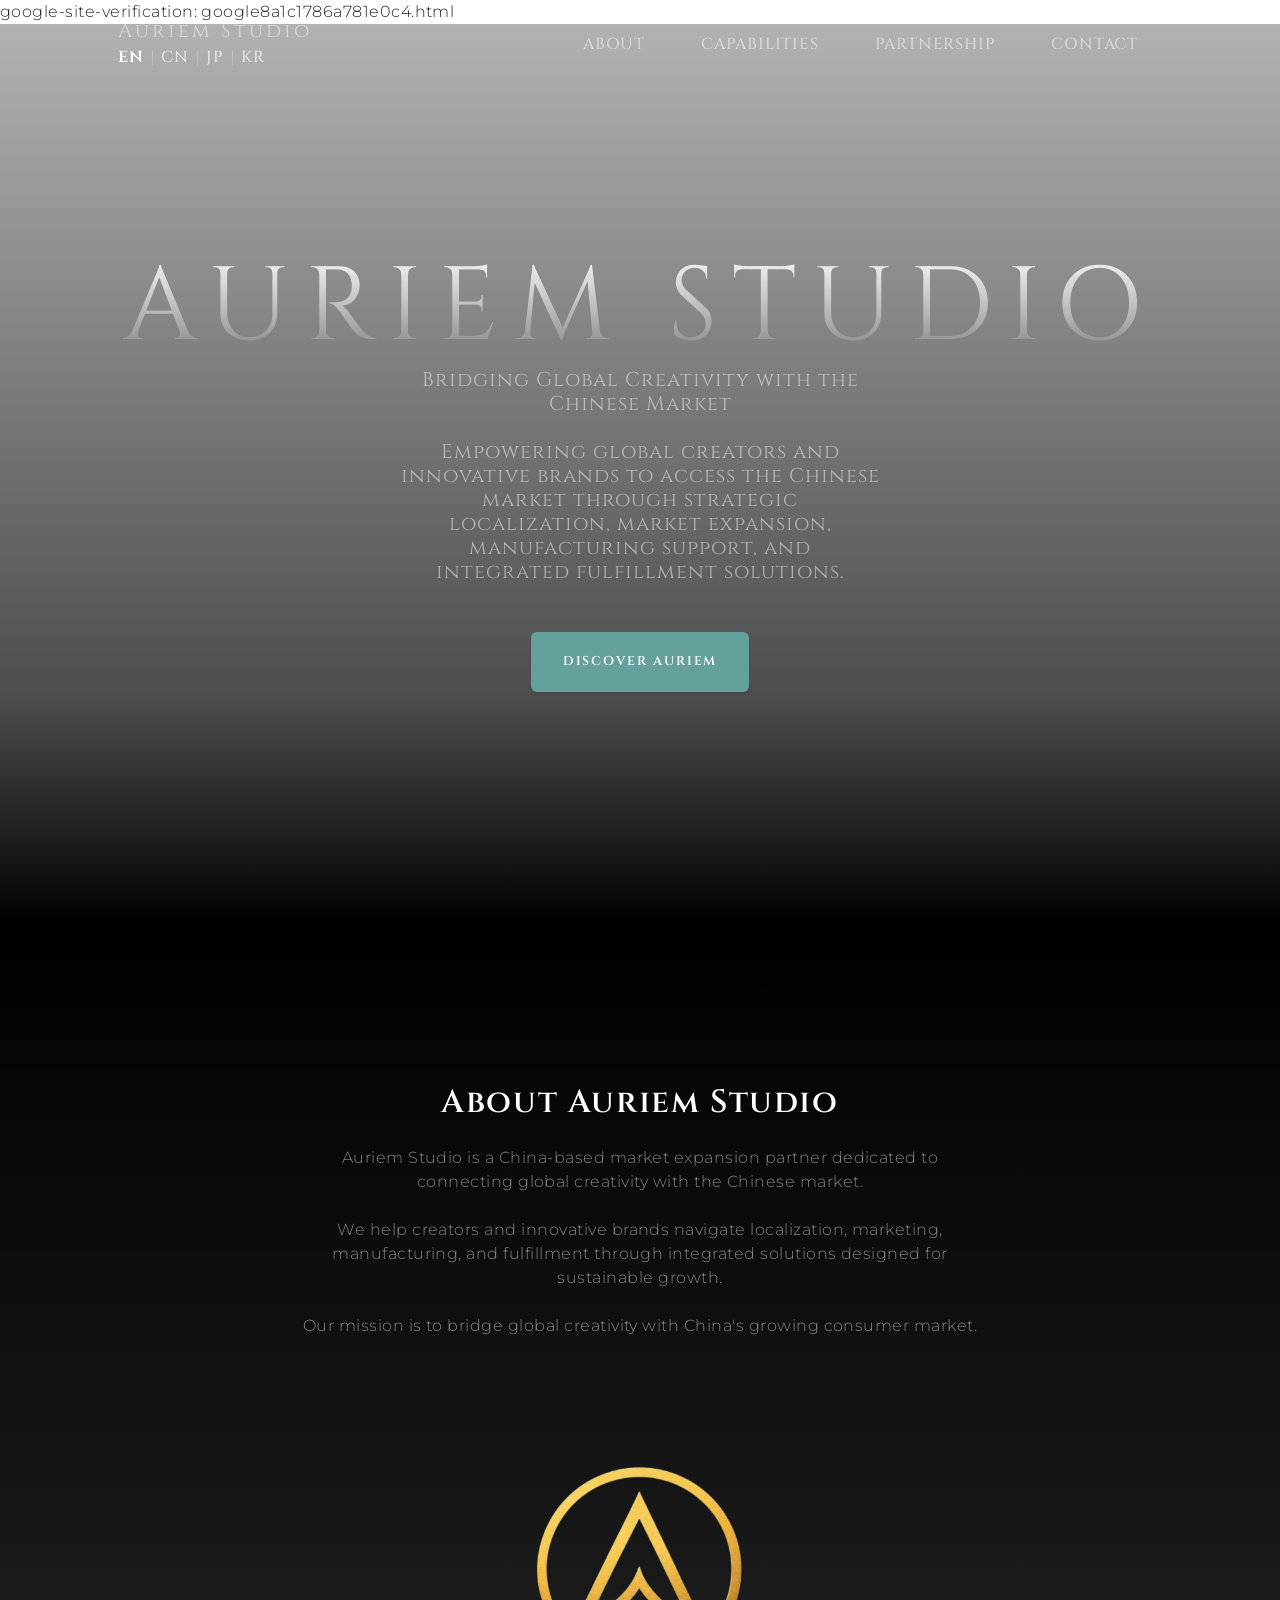
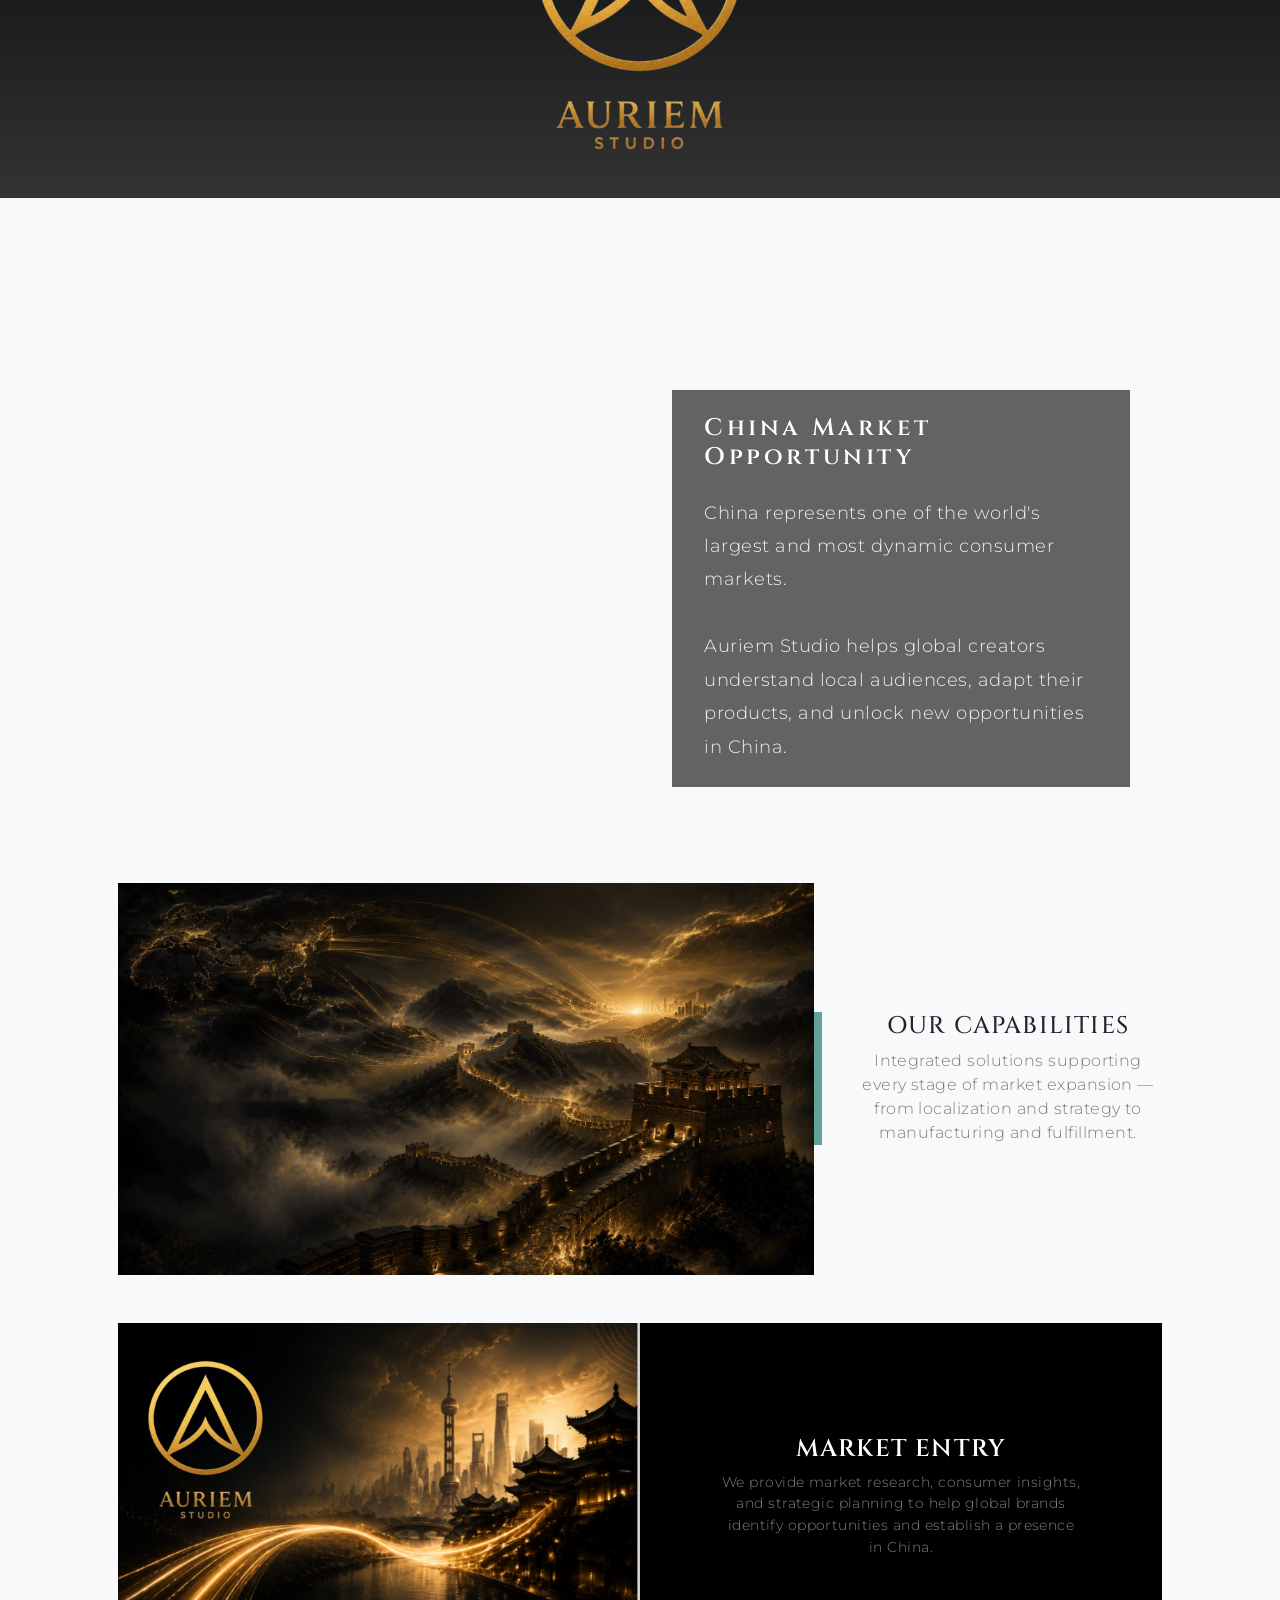
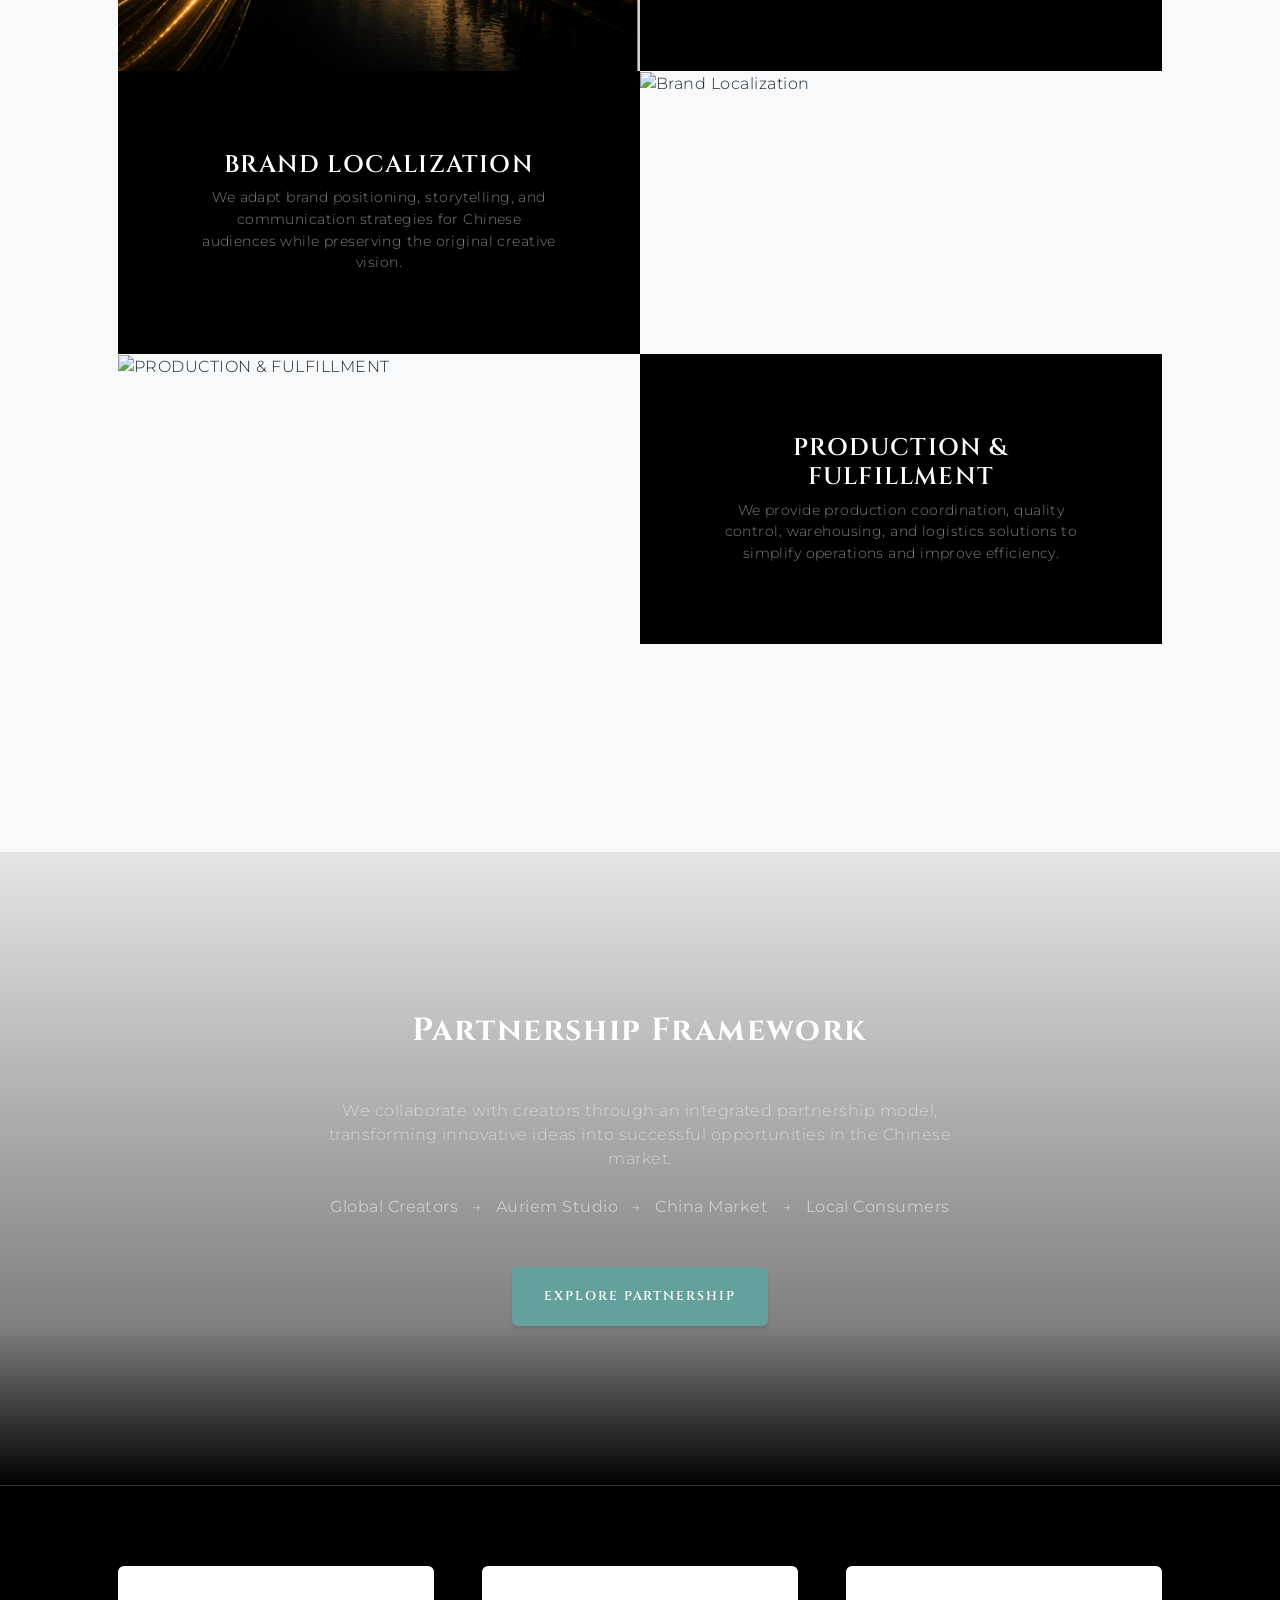
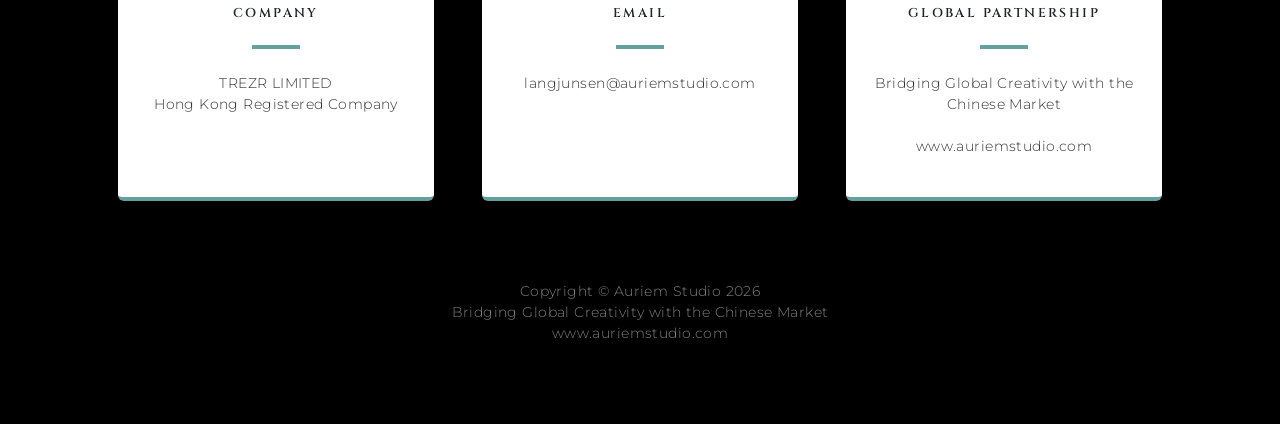
==== index.html @ 90be3d3e "Update index.html" ====
<!DOCTYPE html>
<html lang="en">

<head>
    <meta charset="utf-8" />
    <meta name="viewport" content="width=device-width, initial-scale=1, shrink-to-fit=no" />
    <meta name="description" content="Auriem Studio - Bridging Global Creativity with the Chinese Market" />
    <meta name="author" content="Auriem Studio" />
    <title>Auriem Studio | Bridging Global Creativity with the Chinese Market</title>
    <link rel="icon" type="image/x-icon" href="assets/favicon.ico" />

    <!-- Font Awesome -->
    <script src="https://use.fontawesome.com/releases/v6.3.0/js/all.js" crossorigin="anonymous"></script>

    <!-- Google Fonts -->
    <link href="https://fonts.googleapis.com/css2?family=Montserrat:wght@300;400;500;600;700&family=Cinzel:wght@400;500;600;700;800;900&display=swap" rel="stylesheet">

    <!-- Core theme CSS + 所有自定义样式（由 styles.css 完全接管） -->
    <link href="css/styles.css" rel="stylesheet" />
google-site-verification: google8a1c1786a781e0c4.html
</head>

<body id="page-top">

    <!-- Navigation -->
    <nav class="navbar navbar-expand-lg navbar-light fixed-top" id="mainNav">
        <div class="container px-4 px-lg-5" style="display:flex; flex-direction:row; flex-wrap:wrap; align-items:center; justify-content:space-between; width:100%;">
            <div style="display:flex; flex-direction:column; align-items:flex-start; padding:0; margin:0;">
                <a class="navbar-brand" href="#page-top" style="padding:0; margin:0; line-height:1.2;">
                    Auriem Studio
                </a>
                <div class="language-switch" style="display:flex; align-items:center; gap:6px; padding:0; margin:0; margin-top:2px;">
                    <a href="index.html" class="active" style="padding:0; margin:0;">EN</a>
                    <span style="padding:0; margin:0;">|</span>
                    <a href="cn.html" style="padding:0; margin:0;">CN</a>
                    <span style="padding:0; margin:0;">|</span>
                    <a href="jp.html" style="padding:0; margin:0;">JP</a>
                    <span style="padding:0; margin:0;">|</span>
                    <a href="kr.html" style="padding:0; margin:0;">KR</a>
                </div>
            </div>
            <button class="navbar-toggler" type="button" data-bs-toggle="collapse" data-bs-target="#navbarResponsive"
            aria-controls="navbarResponsive" aria-expanded="false" aria-label="切换导航">
            菜单 <i class="fas fa-bars"></i>
        </button>
        <div class="collapse navbar-collapse" id="navbarResponsive" style="flex-grow:0;">
            <ul class="navbar-nav" style="display:flex; flex-direction:row; align-items:center; gap:0.5rem; margin:0; padding:0; list-style:none;">
                <li class="nav-item"><a class="nav-link" href="#about">ABOUT</a></li>
                <li class="nav-item"><a class="nav-link" href="#projects">CAPABILITIES</a></li>
                <li class="nav-item"><a class="nav-link" href="#signup">PARTNERSHIP</a></li>
                <li class="nav-item"><a class="nav-link" href="#contact">CONTACT</a></li>
            </ul>
        </div>
    </div>
</nav>

    <!-- Masthead -->
    <header class="masthead">
        <div class="container px-4 px-lg-5 d-flex h-100 align-items-center justify-content-center">
            <div class="d-flex justify-content-center">
                <div class="text-center">
                    <h1 class="mx-auto my-0 text-uppercase">Auriem Studio</h1>
                    <h2 class="text-white-50 mx-auto mt-2 mb-5">
                        Bridging Global Creativity with the Chinese Market
                        <br><br>
                        Empowering global creators and innovative brands to access the Chinese market through strategic localization, market expansion, manufacturing support, and integrated fulfillment solutions.
                    </h2>
                    <a class="btn btn-primary" href="#about">DISCOVER AURIEM</a>
                </div>
            </div>
        </div>
    </header>

    <!-- About Auriem Studio -->
    <section class="about-section text-center" id="about">
        <div class="container px-4 px-lg-5">
            <div class="row gx-4 gx-lg-5 justify-content-center">
                <div class="col-lg-8">
                    <h2 class="text-white mb-4">About Auriem Studio</h2>
                    <p class="text-white-50">
                        Auriem Studio is a China-based market expansion partner dedicated to connecting global creativity with the Chinese market.
                        <br><br>
                        We help creators and innovative brands navigate localization, marketing, manufacturing, and fulfillment through integrated solutions designed for sustainable growth.
                        <br><br>
                        Our mission is to bridge global creativity with China's growing consumer market.
                    </p>
                </div>
            </div>
            <img class="img-fluid" src="assets/img/ipad.png" alt="Auriem Studio" />
        </div>
    </section>

    <!-- China Market Opportunity -->
<section class="projects-section bg-light" id="china-opportunity">
    <div class="container px-4 px-lg-5">
        <div class="row gx-0 mb-5 mb-lg-0 justify-content-center">
            <div class="col-lg-6">
                <!-- 留空 -->
            </div>
            <!-- 父容器强制透明背景，防止双层 -->
            <div class="col-lg-6" style="background:transparent !important; display:flex; justify-content:flex-start; align-items:flex-start;">
                <!-- 独立文字容器，所有样式行内控制 -->
                <div style="display:inline-block; width:auto; max-width:100%; background:rgba(0,0,0,0.6); padding:1.5rem 2rem; text-align:left; margin:0;">
                    <h4 style="color:#fff; font-family:'Cinzel',serif; font-weight:600; letter-spacing:0.15em; margin-bottom:1.5rem; text-align:left;">
                        China Market Opportunity
                    </h4>
                    <p style="color:rgba(255,255,255,0.9); font-family:'Montserrat',sans-serif; font-weight:300; font-size:1.1rem; line-height:1.9; text-align:left; margin:0;">
                       China represents one of the world's largest and most dynamic consumer markets.
                        <br><br>
                       Auriem Studio helps global creators understand local audiences, adapt their products, and unlock new opportunities in China.
                    </p>
                </div>
            </div>
        </div>
    </div>
</section>

    <!--OUR CAPABILITIES -->
    <section class="projects-section bg-light" id="projects">
        <div class="container px-4 px-lg-5">
            <div class="row gx-0 mb-4 mb-lg-5 align-items-center">
                <div class="col-xl-8 col-lg-7">
                    <img class="img-fluid mb-3 mb-lg-0" src="assets/img/diqiu.jpg" alt="Our Expertise &amp; Capabilities">
                </div>
                <div class="col-xl-4 col-lg-5">
                    <div class="featured-text text-center text-lg-left">
                        <h4>OUR CAPABILITIES</h4>
                        <p class="text-black-50 mb-0">
                           Integrated solutions supporting every stage of market expansion — from localization and strategy to manufacturing and fulfillment.	
                        </p>
                    </div>
                </div>
            </div>

            <!-- Market Entry -->
            <div class="row gx-0 mb-5 mb-lg-0 justify-content-center">
                <div class="col-lg-6">
                    <img class="img-fluid" src="assets/img/lianjie.jpg" alt="Market Entry">
                </div>
                <div class="col-lg-6">
                    <div class="bg-black text-center h-100 project">
                        <div class="d-flex h-100">
                            <div class="project-text w-100 my-auto text-center text-lg-left">
                                <h4 class="text-white">MARKET ENTRY</h4>
                                <p class="mb-0 text-white-50">
                                    We provide market research, consumer insights, and strategic planning to help global brands identify opportunities and establish a presence in China.
                                </p>
                            </div>
                        </div>
                    </div>
                </div>
            </div>

            <!-- Brand Localization -->
            <div class="row gx-0 justify-content-center">
                <div class="col-lg-6">
                    <img class="img-fluid" src="assets/img/beijing.jpg" alt="Brand Localization">
                </div>
                <div class="col-lg-6 order-lg-first">
                    <div class="bg-black text-center h-100 project">
                        <div class="d-flex h-100">
                            <div class="project-text w-100 my-auto text-center text-lg-right">
                                <h4 class="text-white">BRAND LOCALIZATION</h4>
                                <p class="mb-0 text-white-50">
                                    We adapt brand positioning, storytelling, and communication strategies for Chinese audiences while preserving the original creative vision.
                                </p>
                            </div>
                        </div>
                    </div>
                </div>
            </div>

            <!-- PRODUCTION & FULFILLMENT -->
            <div class="row gx-0 mb-5 justify-content-center">
                <div class="col-lg-6">
                    <img class="img-fluid" src="assets/img/tianjin.jpg" alt="PRODUCTION & FULFILLMENT">
                </div>
                <div class="col-lg-6">
                    <div class="bg-black text-center h-100 project">
                        <div class="d-flex h-100">
                            <div class="project-text w-100 my-auto text-center text-lg-left">
                                <h4 class="text-white">PRODUCTION &amp; FULFILLMENT</h4>
                                <p class="mb-0 text-white-50">
                                    We provide production coordination, quality control, warehousing, and logistics solutions to simplify operations and improve efficiency.
                                </p>
                            </div>
                        </div>
                    </div>
                </div>
            </div>
        </div>
    </section>

    <!-- Partnership Framework -->
    <section class="signup-section" id="signup">
        <div class="container px-4 px-lg-5">
            <div class="row gx-4 gx-lg-5">
                <div class="col-md-10 col-lg-8 mx-auto text-center">
                    <i class="far fa-paper-plane fa-2x mb-2 text-white"></i>
                    <h2 class="text-white mb-5">Partnership Framework</h2>
                    <p class="text-white-50 mb-5">
                        We collaborate with creators through an integrated partnership model, transforming innovative ideas into successful opportunities in the Chinese market.
                        <br><br>
                        <strong>Global Creators</strong>
                        &nbsp; → &nbsp;
                        <strong>Auriem Studio</strong>
                        &nbsp; → &nbsp;
                        <strong>China Market</strong>
                        &nbsp; → &nbsp;
                        <strong>Local Consumers</strong>
                    </p>
                    <a class="btn btn-primary" href="mailto:langjunsen@auriemstudio.com">EXPLORE PARTNERSHIP</a>
                </div>
            </div>
        </div>
    </section>

    <!-- Contact -->
    <section class="contact-section bg-black" id="contact">
        <div class="container px-4 px-lg-5">
            <div class="row gx-4 gx-lg-5">
                <div class="col-md-4 mb-3 mb-md-0">
                    <div class="card py-4 h-100">
                        <div class="card-body text-center">
                            <i class="fas fa-building text-primary mb-2"></i>
                            <h4 class="text-uppercase m-0">Company</h4>
                            <hr class="my-4 mx-auto" />
                            <div class="small text-black-50">
                                TREZR LIMITED
                                <br>
                                Hong Kong Registered Company
                            </div>
                        </div>
                    </div>
                </div>
                <div class="col-md-4 mb-3 mb-md-0">
                    <div class="card py-4 h-100">
                        <div class="card-body text-center">
                            <i class="fas fa-envelope text-primary mb-2"></i>
                            <h4 class="text-uppercase m-0">Email</h4>
                            <hr class="my-4 mx-auto" />
                            <div class="small text-black-50">
                                langjunsen@auriemstudio.com
                            </div>
                        </div>
                    </div>
                </div>
                <div class="col-md-4 mb-3 mb-md-0">
                    <div class="card py-4 h-100">
                        <div class="card-body text-center">
                            <i class="fas fa-globe text-primary mb-2"></i>
                            <h4 class="text-uppercase m-0">Global Partnership</h4>
                            <hr class="my-4 mx-auto" />
                            <div class="small text-black-50">
                                Bridging Global Creativity with the Chinese Market
                                <br><br>
                                www.auriemstudio.com
                            </div>
                        </div>
                    </div>
                </div>
            </div>
        </div>
    </section>

    <!-- Footer -->
    <footer class="footer bg-black small text-center text-white-50">
        <div class="container px-4 px-lg-5">
            Copyright &copy; Auriem Studio 2026
            <br>
            Bridging Global Creativity with the Chinese Market
            <br>
            www.auriemstudio.com
        </div>
    </footer>

    <!-- Bootstrap core JS -->
    <script src="https://cdn.jsdelivr.net/npm/bootstrap@5.2.3/dist/js/bootstrap.bundle.min.js"></script>
    <!-- Core theme JS -->
    <script src="js/scripts.js"></script>

</body>
</html>
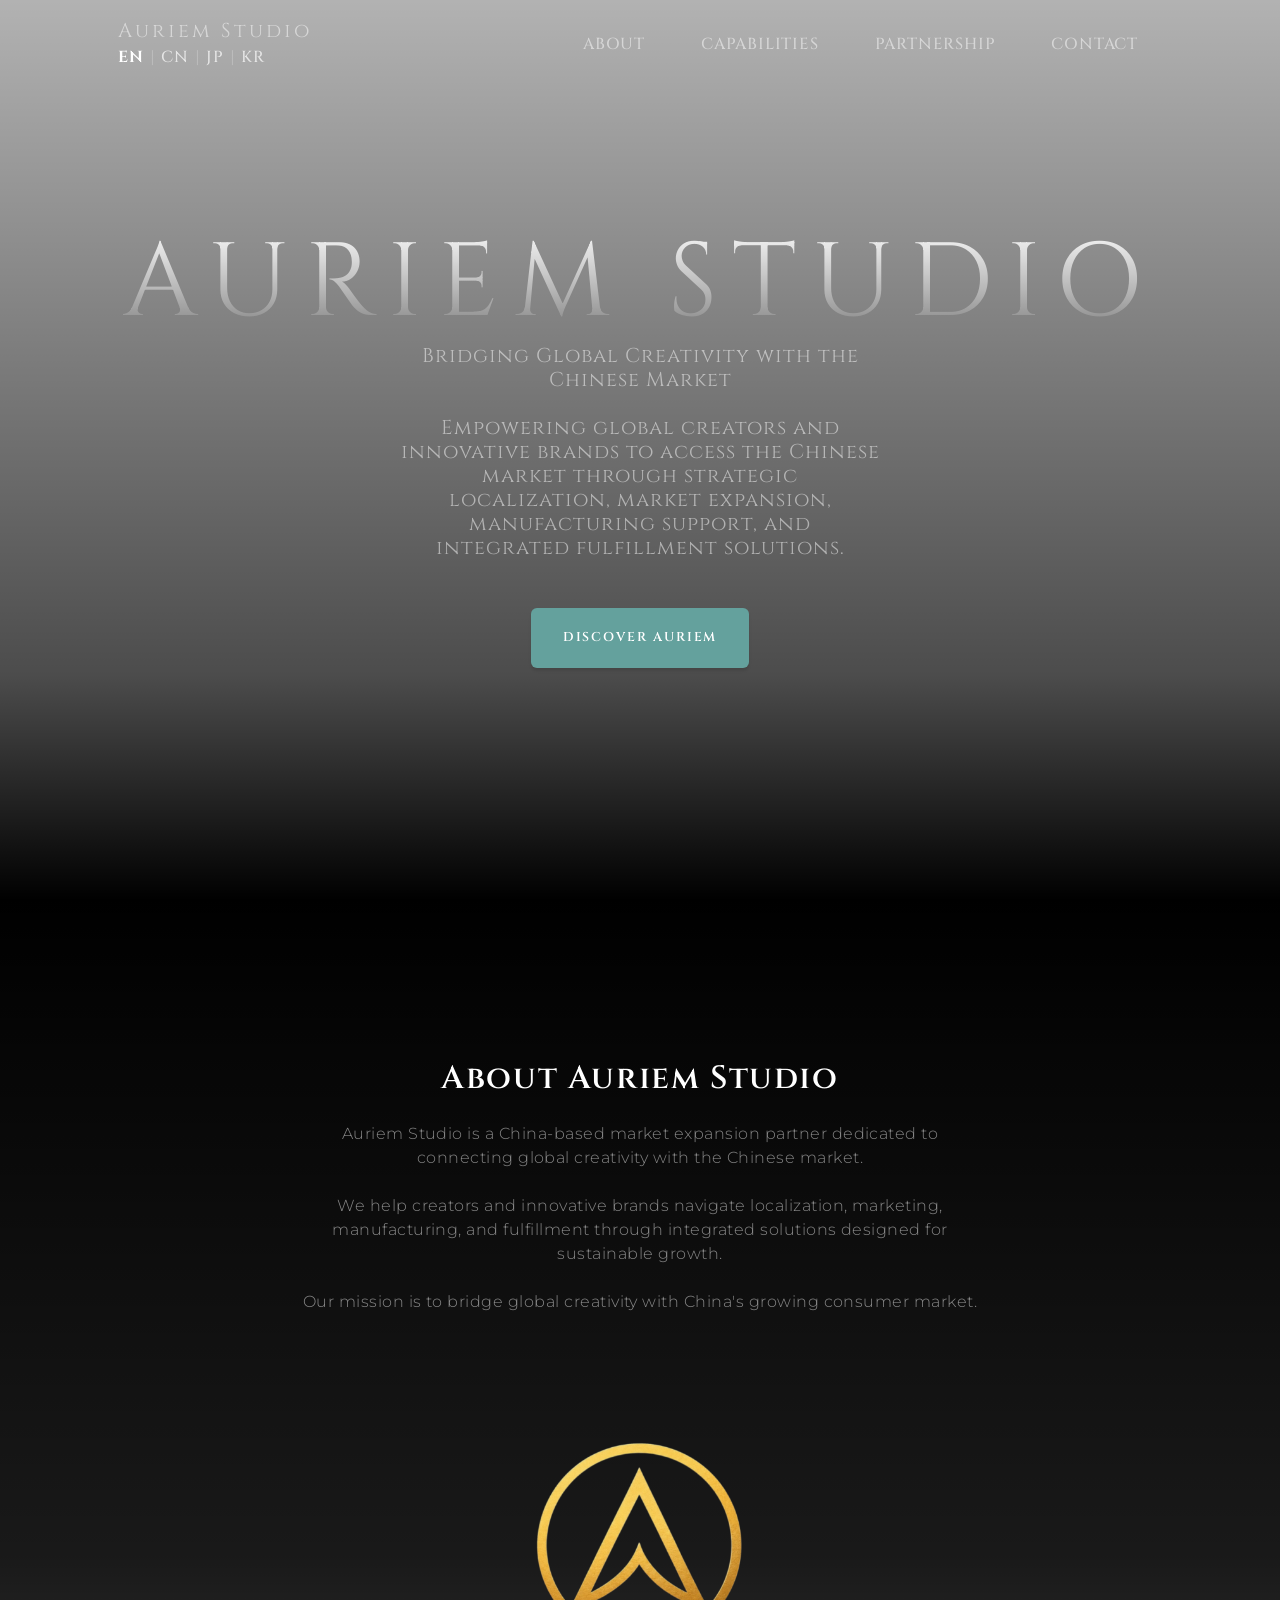
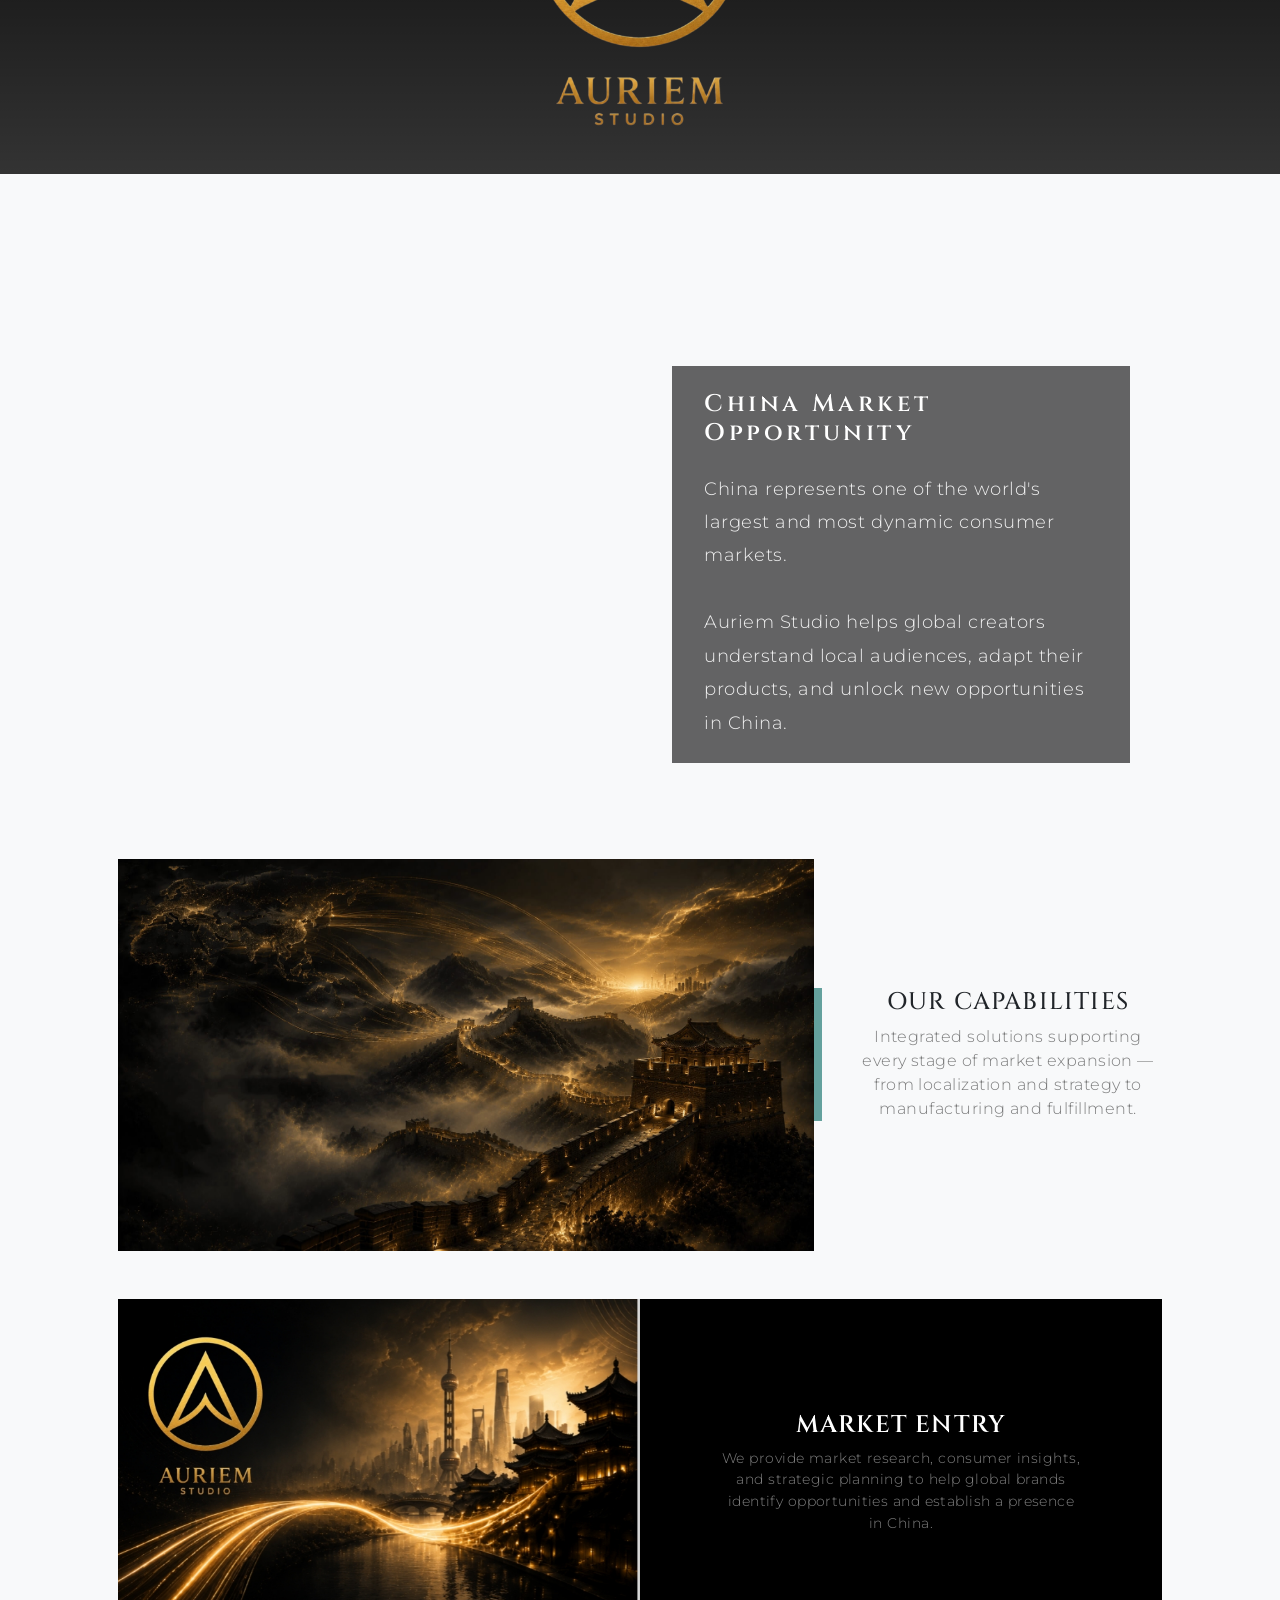
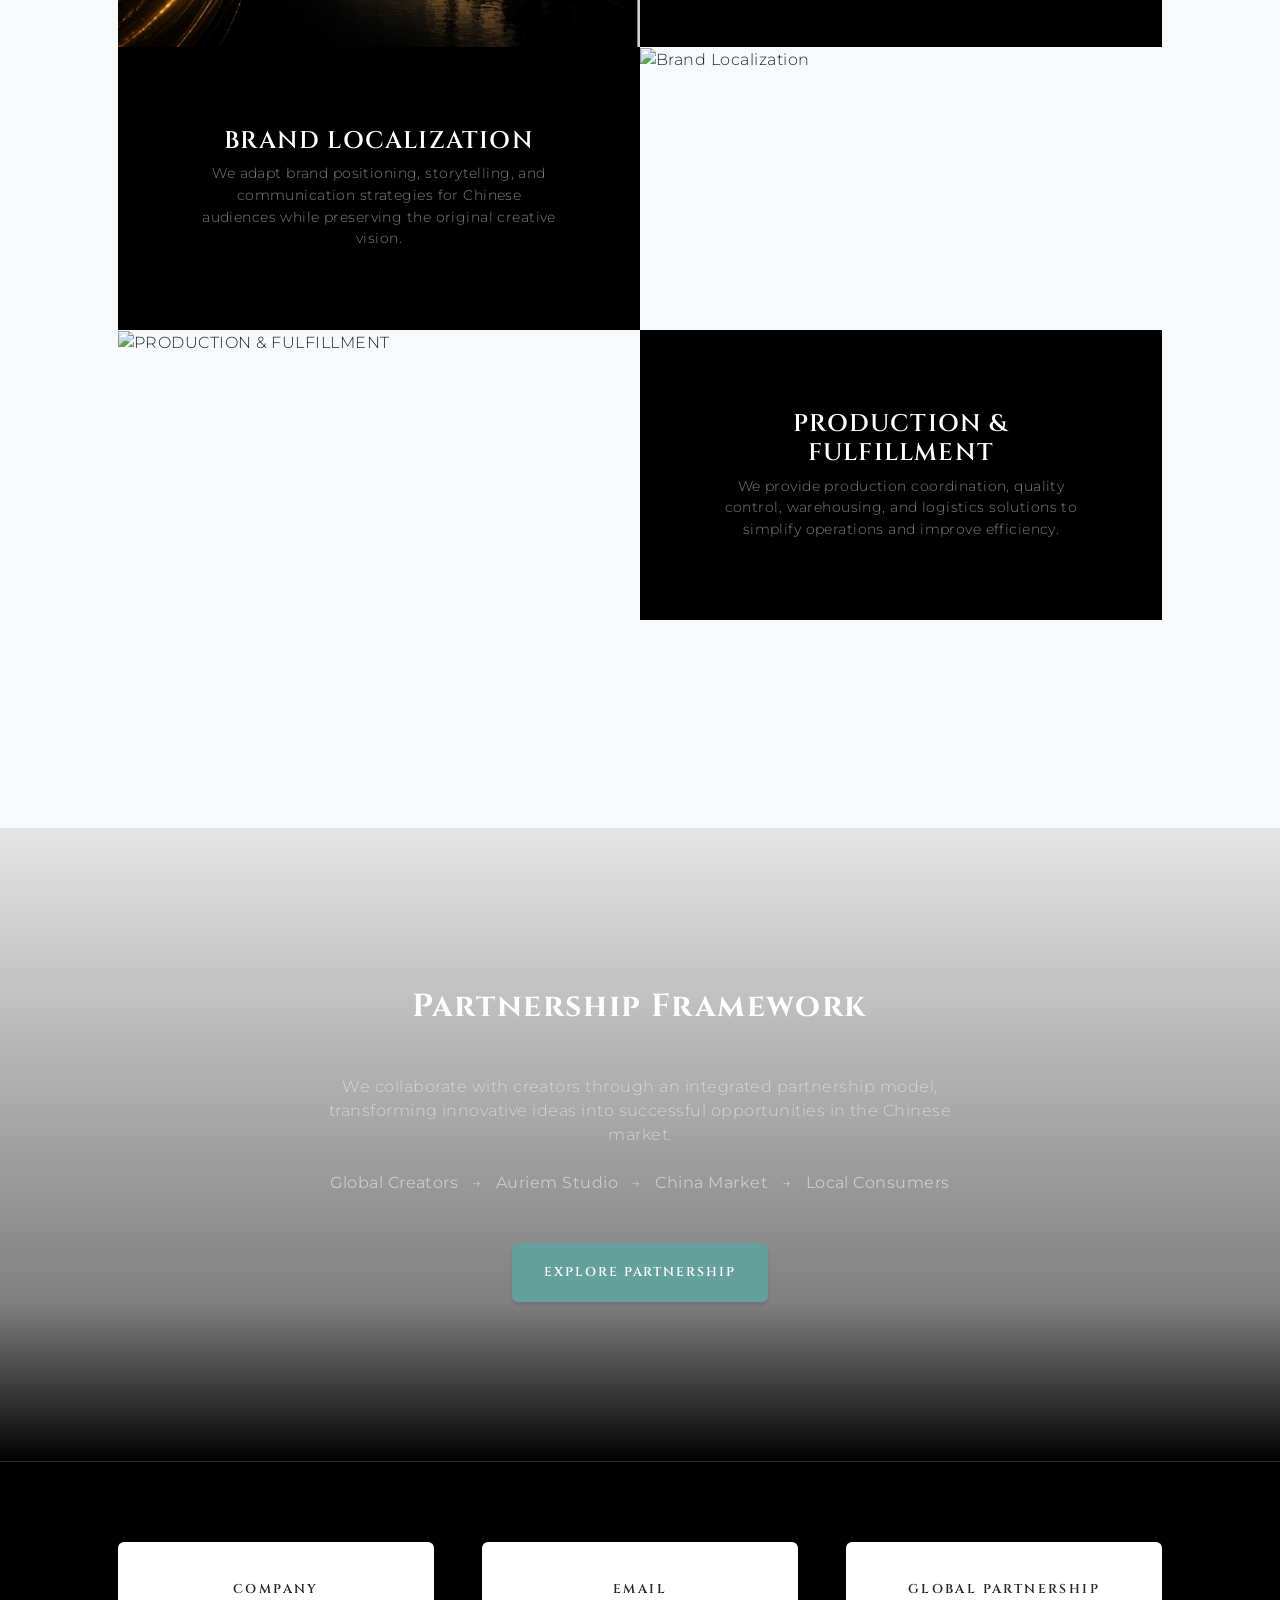
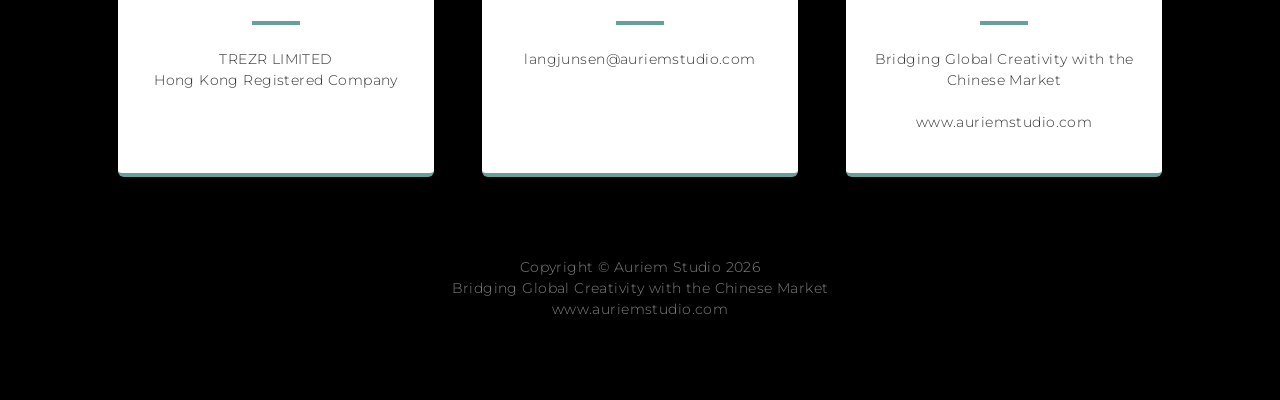
==== commit 552ee49e: "Update index.html" ====
--- a/index.html
+++ b/index.html
@@ -4,9 +4,15 @@
 <head>
     <meta charset="utf-8" />
     <meta name="viewport" content="width=device-width, initial-scale=1, shrink-to-fit=no" />
+
     <meta name="description" content="Auriem Studio - Bridging Global Creativity with the Chinese Market" />
     <meta name="author" content="Auriem Studio" />
+
+    <!-- Google Search Console Verification -->
+    <meta name="google-site-verification" content="google8a1c1786a781e0c4" />
+
     <title>Auriem Studio | Bridging Global Creativity with the Chinese Market</title>
+
     <link rel="icon" type="image/x-icon" href="assets/favicon.ico" />
 
     <!-- Font Awesome -->
@@ -15,9 +21,8 @@
     <!-- Google Fonts -->
     <link href="https://fonts.googleapis.com/css2?family=Montserrat:wght@300;400;500;600;700&family=Cinzel:wght@400;500;600;700;800;900&display=swap" rel="stylesheet">
 
-    <!-- Core theme CSS + 所有自定义样式（由 styles.css 完全接管） -->
     <link href="css/styles.css" rel="stylesheet" />
-google-site-verification: google8a1c1786a781e0c4.html
+
 </head>
 
 <body id="page-top">
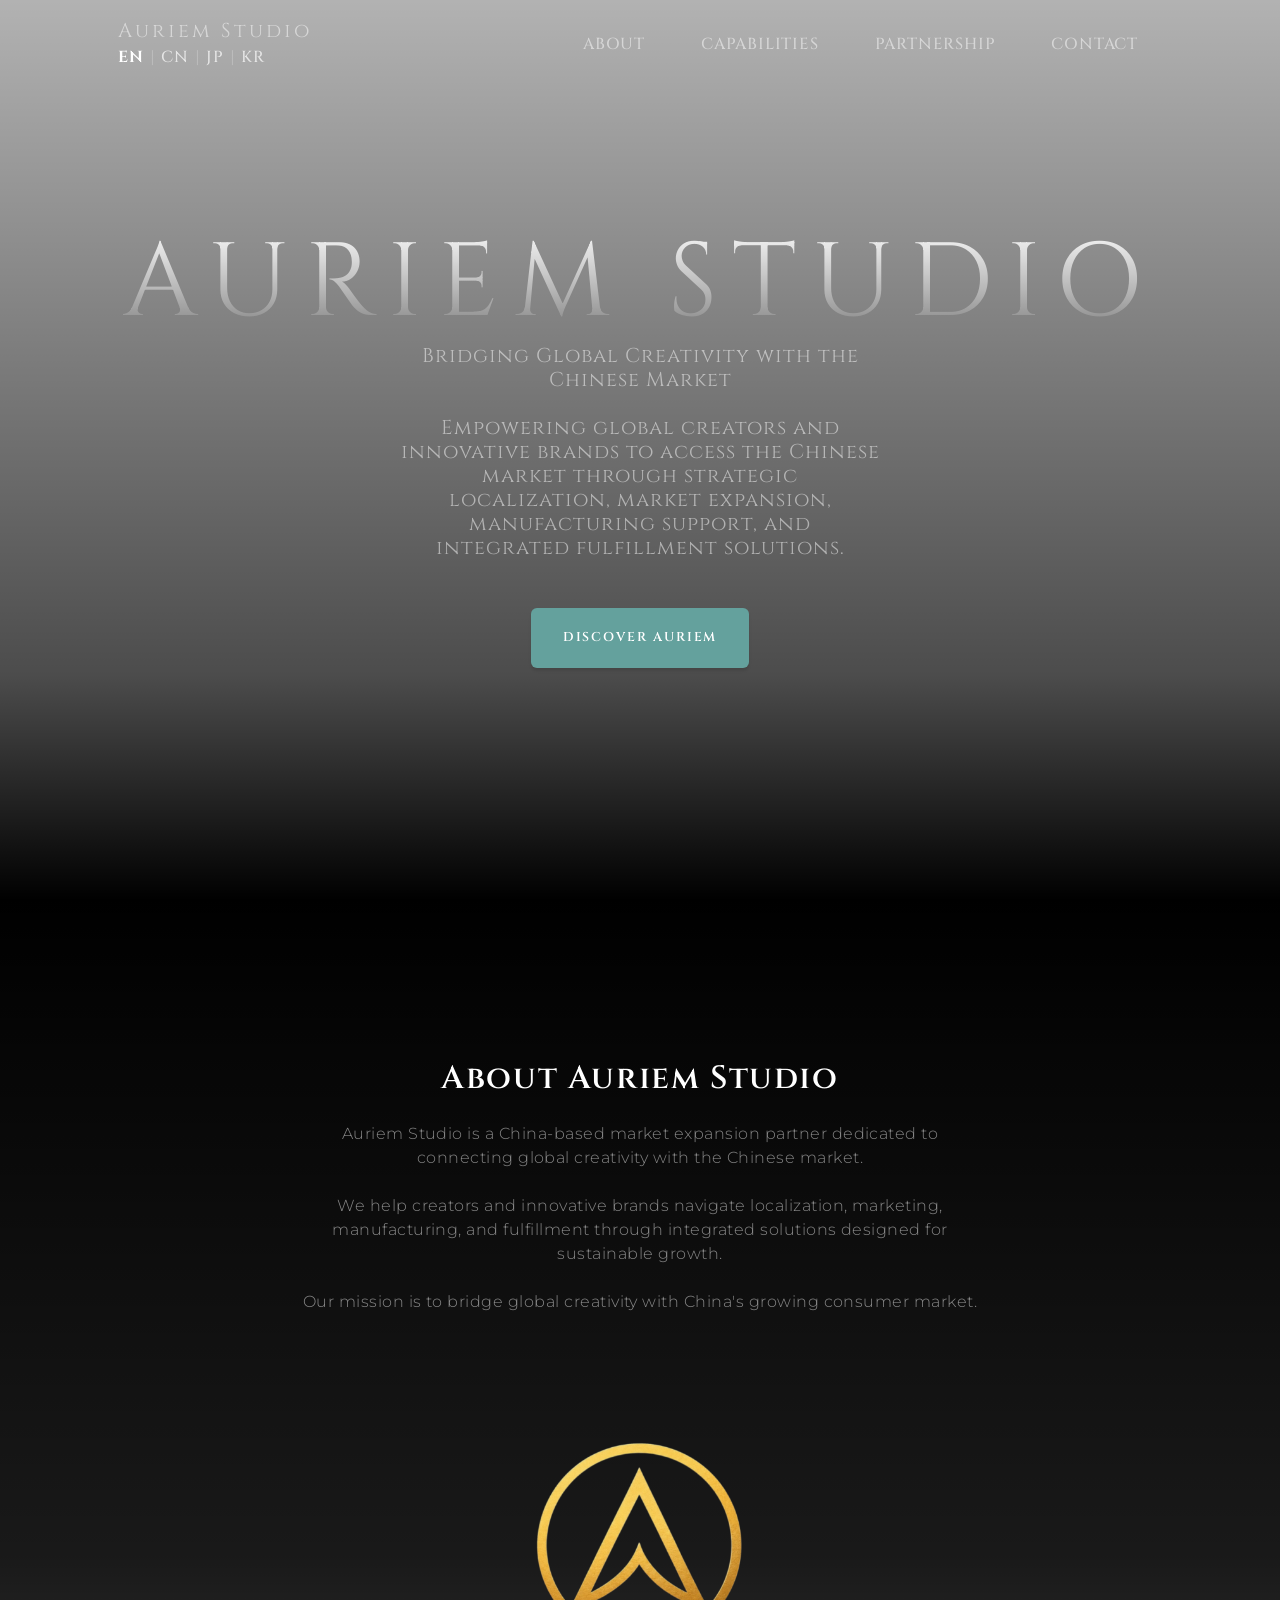
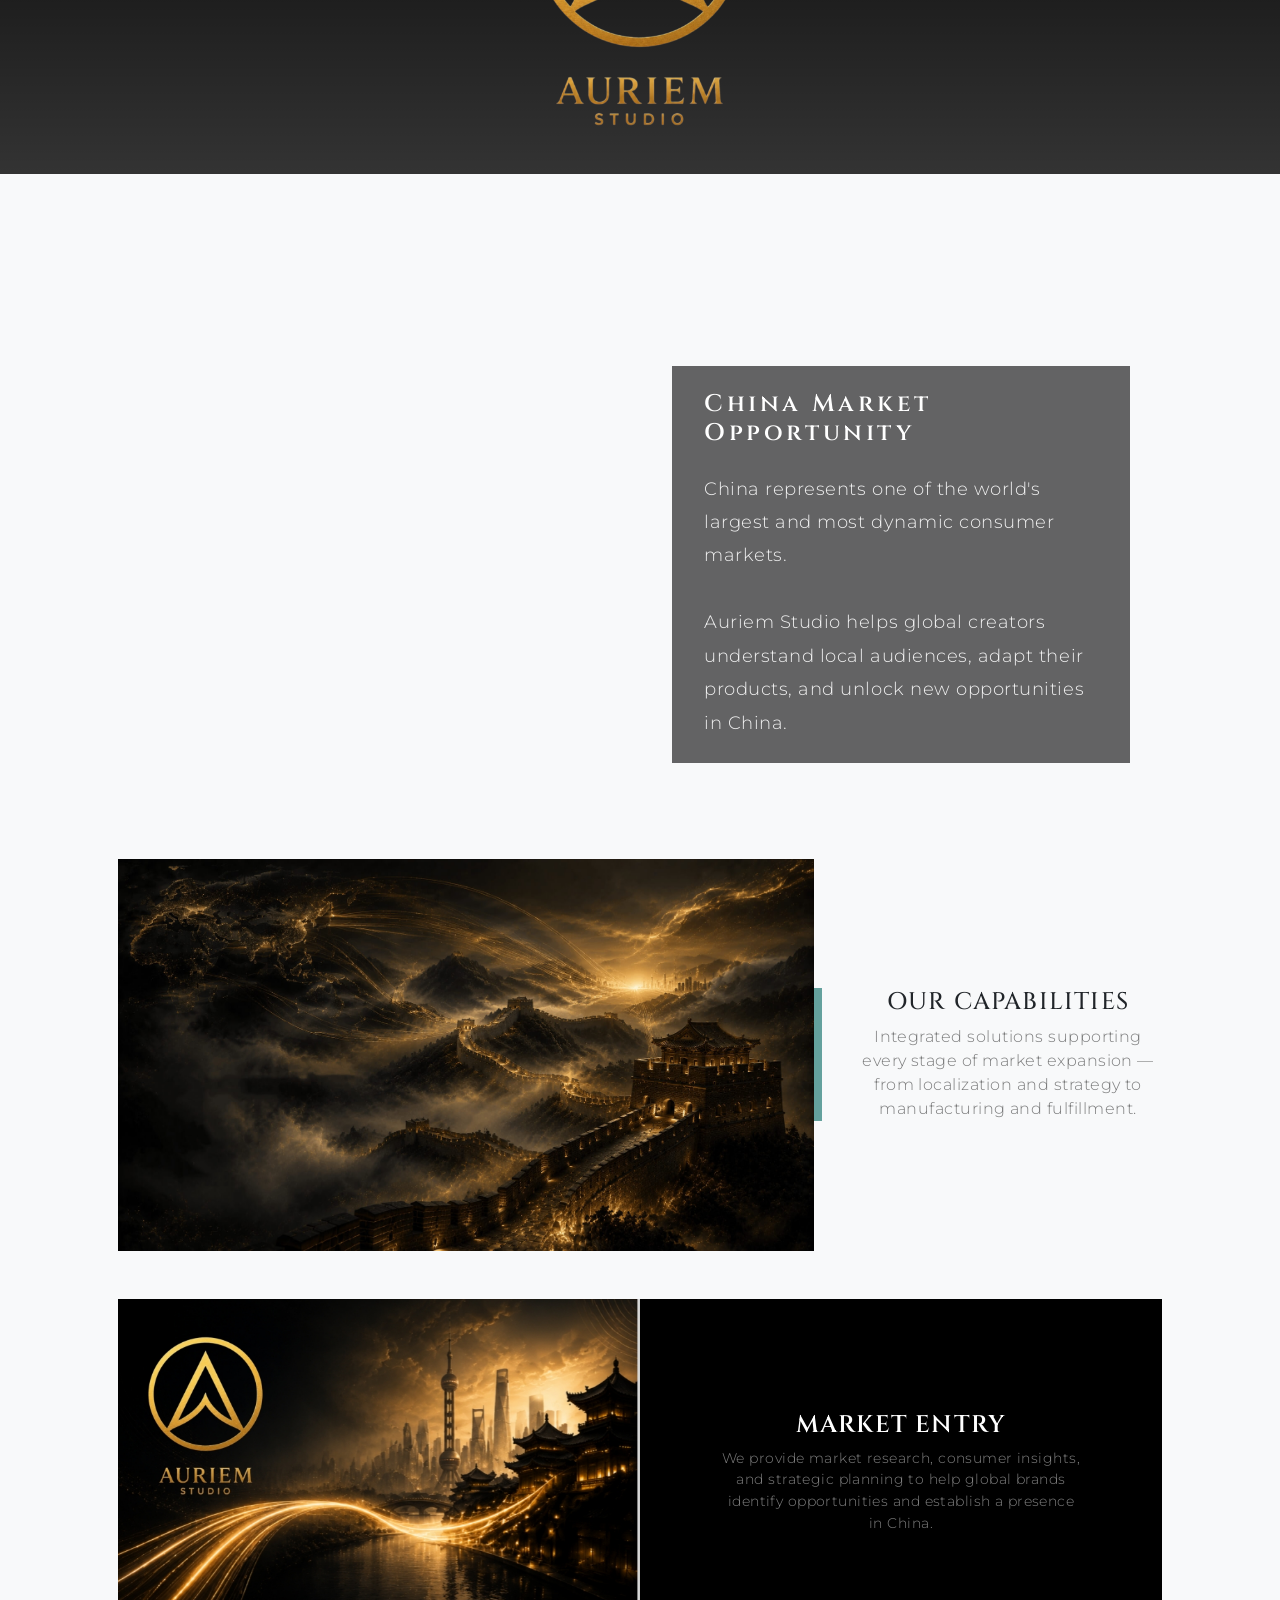
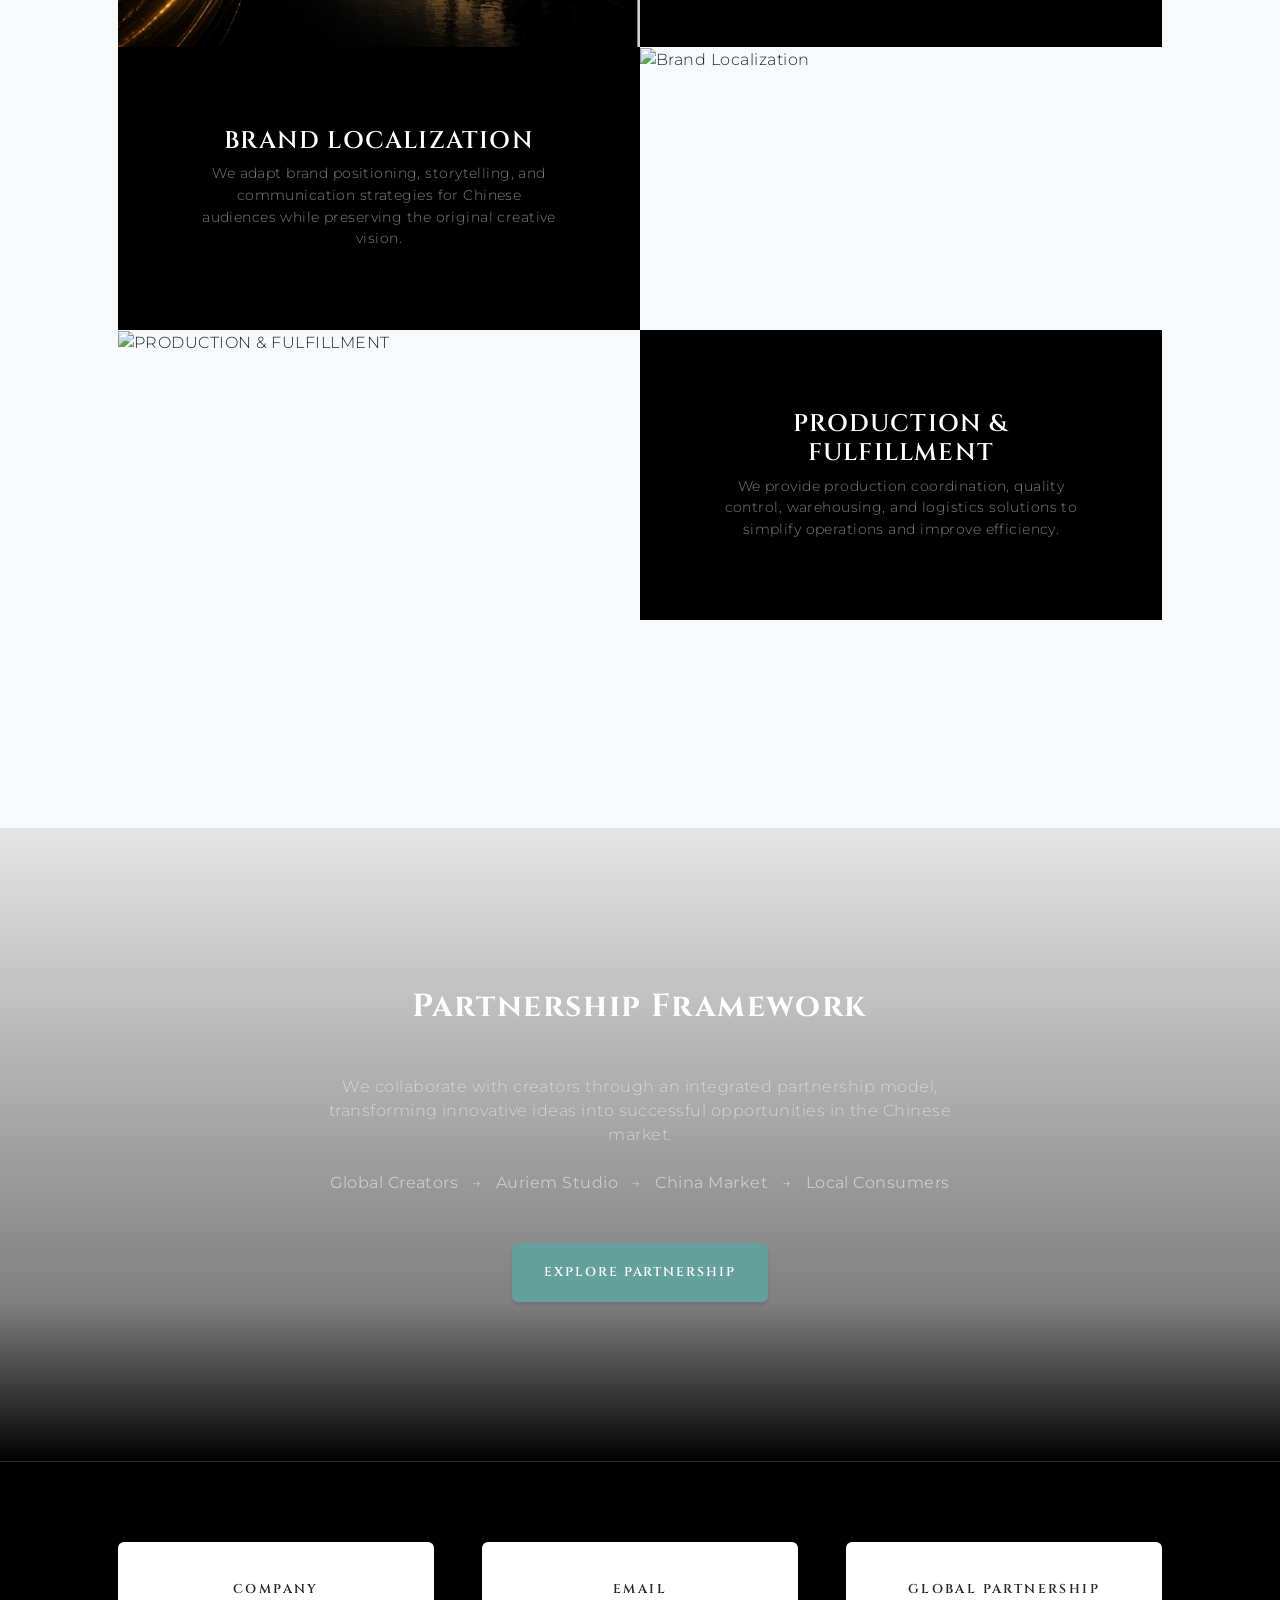
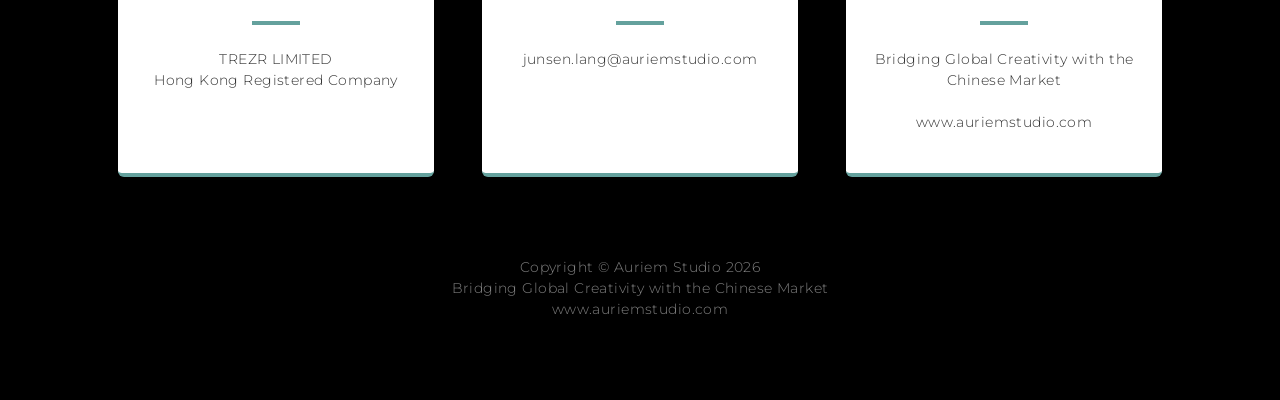
==== commit a034fbac: "Update index.html" ====
--- a/index.html
+++ b/index.html
@@ -3,24 +3,75 @@
 
 <head>
     <meta charset="utf-8" />
+
     <meta name="viewport" content="width=device-width, initial-scale=1, shrink-to-fit=no" />
 
-    <meta name="description" content="Auriem Studio - Bridging Global Creativity with the Chinese Market" />
+    <!-- SEO Description -->
+    <meta name="description" content="Auriem Studio is a China market entry partner helping global creators and innovative brands expand into China through localization, marketing, manufacturing, fulfillment and strategic partnerships." />
+
     <meta name="author" content="Auriem Studio" />
+
+    <!-- SEO Keywords -->
+    <meta name="keywords" content="China market entry, China localization, global creators, Kickstarter China, manufacturing partner China, fulfillment China, brand expansion China, product localization China" />
+
 
     <!-- Google Search Console Verification -->
     <meta name="google-site-verification" content="google8a1c1786a781e0c4" />
 
-    <title>Auriem Studio | Bridging Global Creativity with the Chinese Market</title>
+
+    <!-- Open Graph / Social Media Preview -->
+    <meta property="og:title" content="Auriem Studio | China Market Entry Partner for Global Creators" />
+
+    <meta property="og:description" content="Helping global creators and innovative brands enter the Chinese market through localization, marketing, manufacturing, fulfillment and strategic partnerships." />
+
+    <meta property="og:type" content="website" />
+
+    <meta property="og:url" content="https://https://www.auriemstudio.com//" />
+
+    <meta property="og:image" content="https://https://www.auriemstudio.com//assets/cover.jpg" />
+
+
+    <!-- Twitter / X Card -->
+    <meta name="twitter:card" content="summary_large_image" />
+
+    <meta name="twitter:title" content="Auriem Studio | China Market Entry Partner for Global Creators" />
+
+    <meta name="twitter:description" content="Helping global creators expand into the Chinese market through localization, marketing, manufacturing and fulfillment solutions." />
+
+    <meta name="twitter:image" content="https://https://www.auriemstudio.com//assets/cover.jpg" />
+
+
+    <!-- Organization Schema -->
+    <script type="application/ld+json">
+    {
+      "@context": "https://schema.org",
+      "@type": "Organization",
+      "name": "Auriem Studio",
+      "url": "https://https://www.auriemstudio.com//",
+      "description": "Auriem Studio helps global creators and innovative brands expand into the Chinese market through localization, marketing, manufacturing, fulfillment and strategic partnerships.",
+      "foundingDate": "2025"
+    }
+    </script>
+
+
+    <!-- Website Title -->
+    <title>
+    Auriem Studio | China Market Entry Partner for Global Creators
+    </title>
+
 
     <link rel="icon" type="image/x-icon" href="assets/favicon.ico" />
+
 
     <!-- Font Awesome -->
     <script src="https://use.fontawesome.com/releases/v6.3.0/js/all.js" crossorigin="anonymous"></script>
 
+
     <!-- Google Fonts -->
     <link href="https://fonts.googleapis.com/css2?family=Montserrat:wght@300;400;500;600;700&family=Cinzel:wght@400;500;600;700;800;900&display=swap" rel="stylesheet">
 
+
+    <!-- Main CSS -->
     <link href="css/styles.css" rel="stylesheet" />
 
 </head>
@@ -214,7 +265,7 @@
                         &nbsp; → &nbsp;
                         <strong>Local Consumers</strong>
                     </p>
-                    <a class="btn btn-primary" href="mailto:langjunsen@auriemstudio.com">EXPLORE PARTNERSHIP</a>
+                    <a class="btn btn-primary" href="mailto:junsen.lang@auriemstudio.com">EXPLORE PARTNERSHIP</a>
                 </div>
             </div>
         </div>
@@ -245,7 +296,7 @@
                             <h4 class="text-uppercase m-0">Email</h4>
                             <hr class="my-4 mx-auto" />
                             <div class="small text-black-50">
-                                langjunsen@auriemstudio.com
+                                junsen.lang@auriemstudio.com
                             </div>
                         </div>
                     </div>
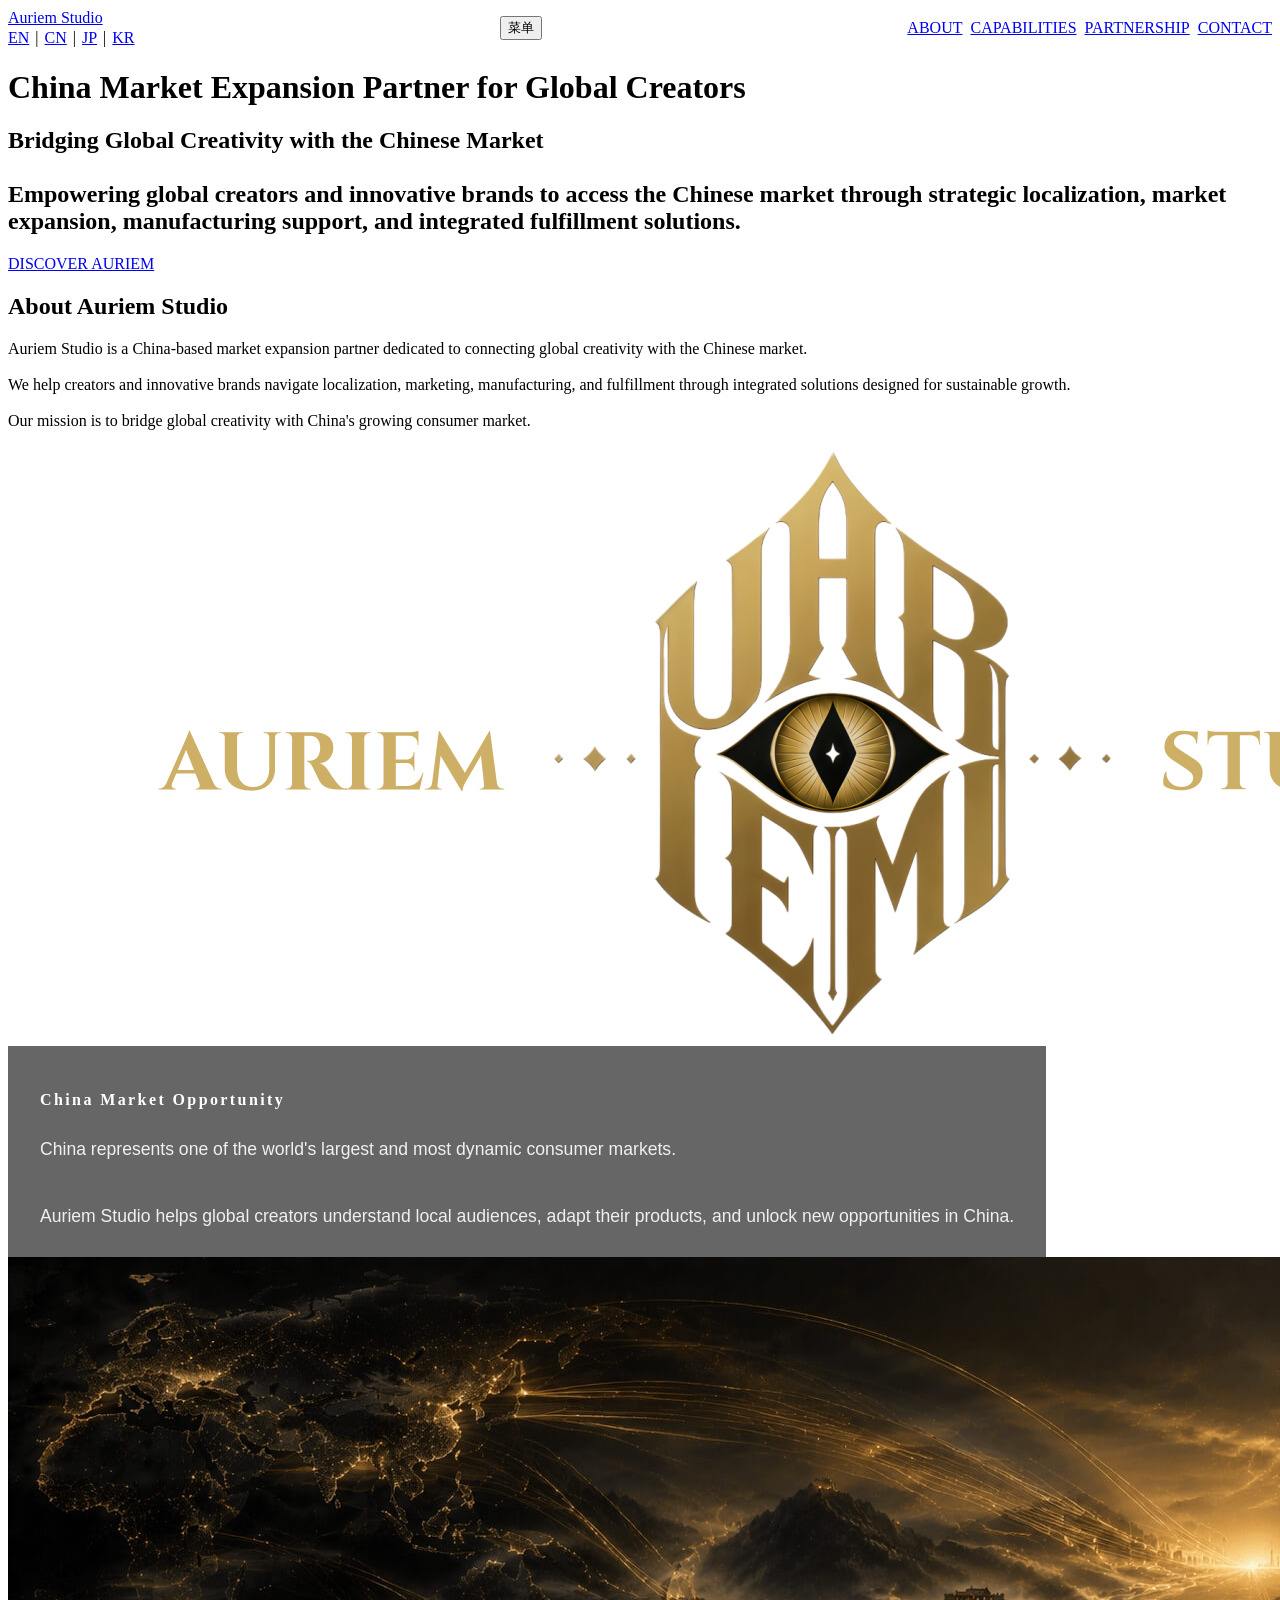
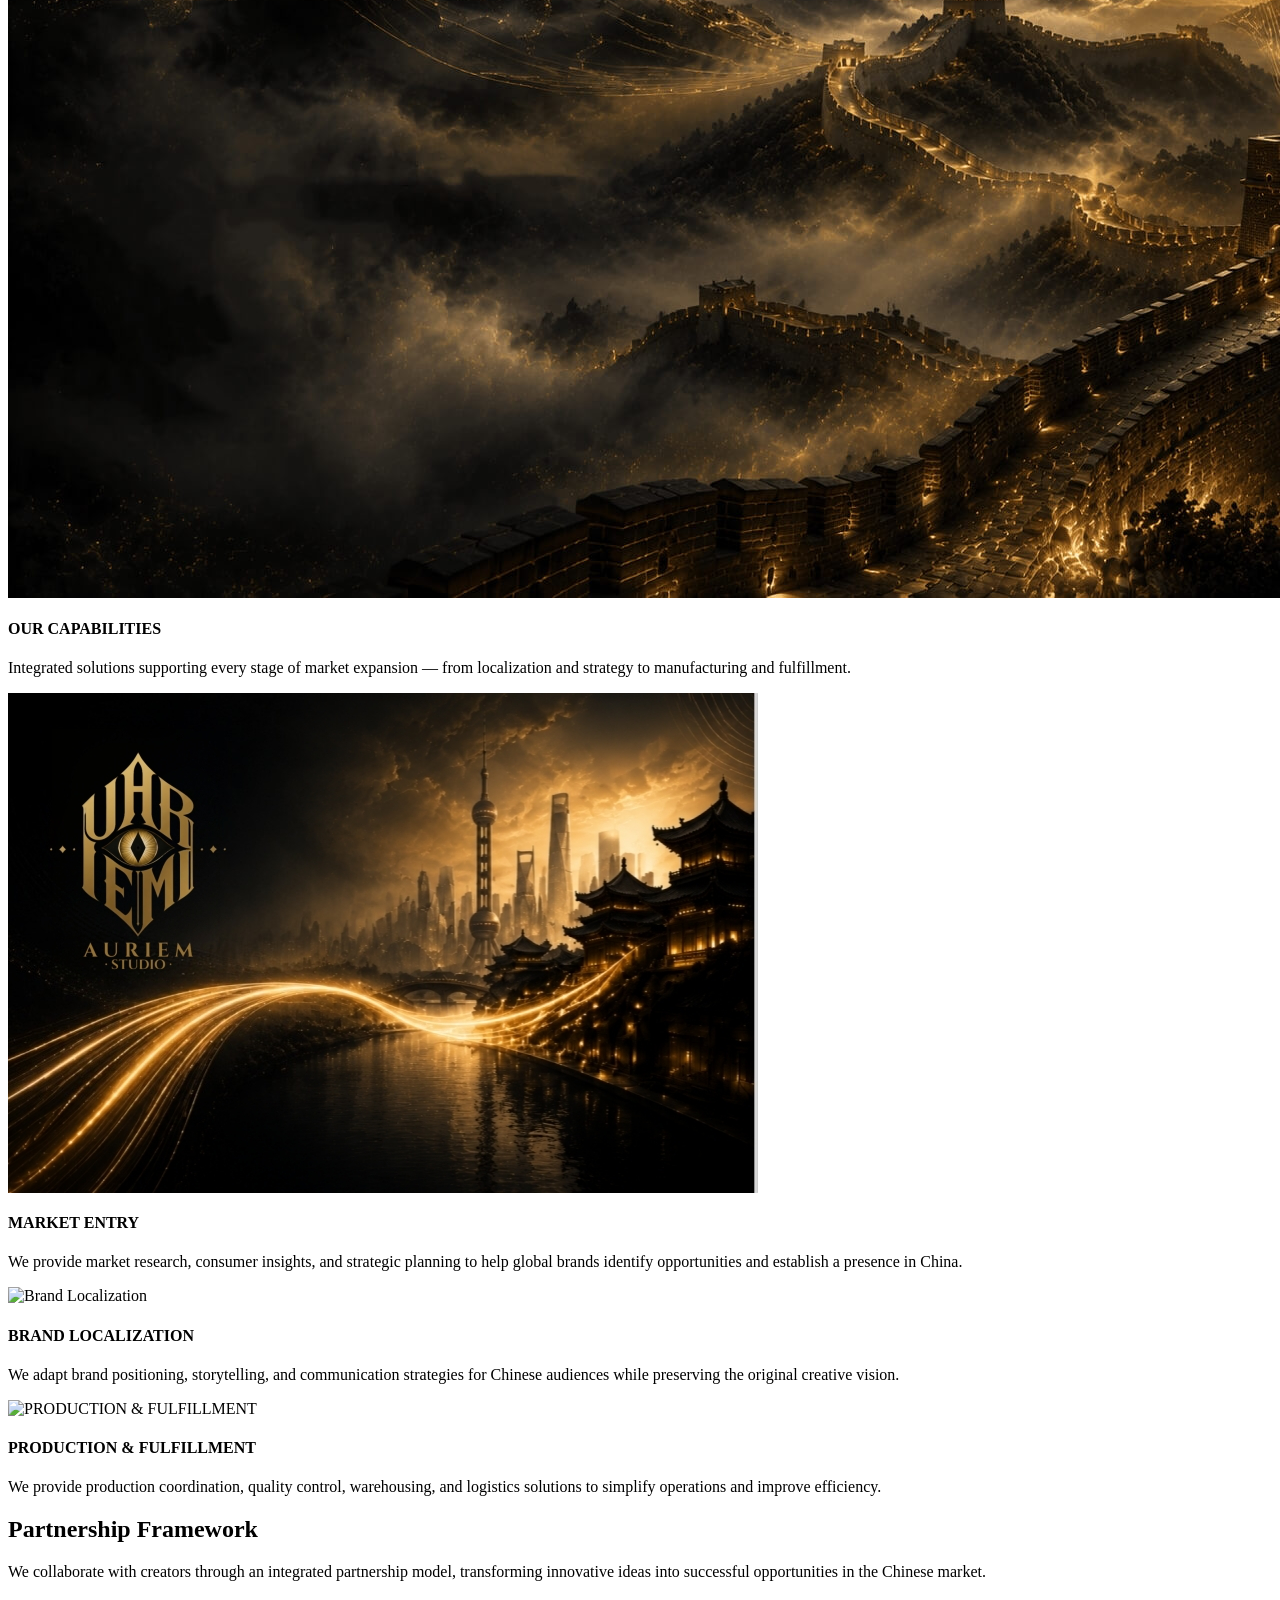
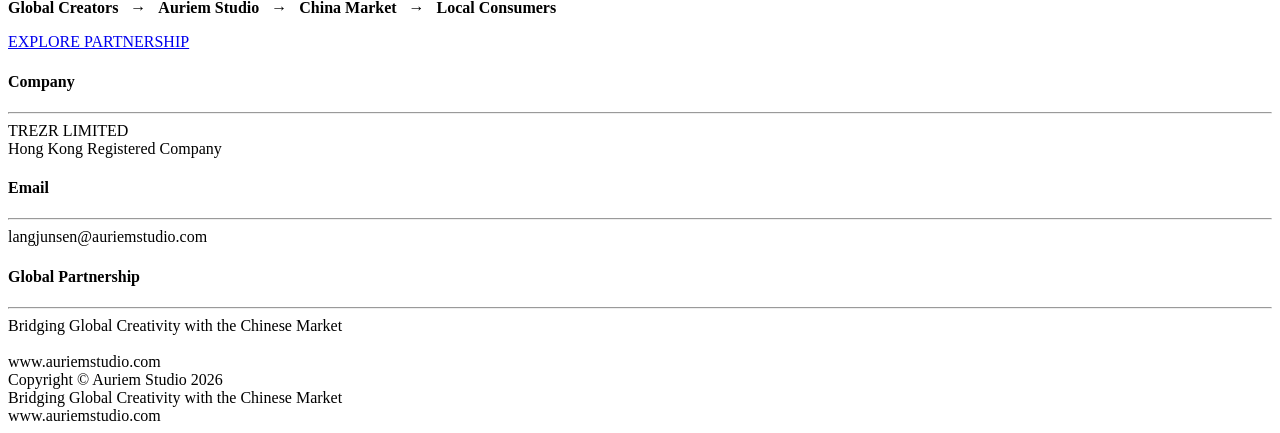
==== commit 0deba00e: "Add files via upload" ====
--- a/index.html
+++ b/index.html
@@ -1,81 +1,32 @@
-<!DOCTYPE html>
-<html lang="en">
-
 <head>
-    <meta charset="utf-8" />
-
-    <meta name="viewport" content="width=device-width, initial-scale=1, shrink-to-fit=no" />
-
-    <!-- SEO Description -->
-    <meta name="description" content="Auriem Studio is a China market entry partner helping global creators and innovative brands expand into China through localization, marketing, manufacturing, fulfillment and strategic partnerships." />
-
-    <meta name="author" content="Auriem Studio" />
-
-    <!-- SEO Keywords -->
-    <meta name="keywords" content="China market entry, China localization, global creators, Kickstarter China, manufacturing partner China, fulfillment China, brand expansion China, product localization China" />
-
-
-    <!-- Google Search Console Verification -->
-    <meta name="google-site-verification" content="google8a1c1786a781e0c4" />
-
-
-    <!-- Open Graph / Social Media Preview -->
-    <meta property="og:title" content="Auriem Studio | China Market Entry Partner for Global Creators" />
-
-    <meta property="og:description" content="Helping global creators and innovative brands enter the Chinese market through localization, marketing, manufacturing, fulfillment and strategic partnerships." />
-
-    <meta property="og:type" content="website" />
-
-    <meta property="og:url" content="https://https://www.auriemstudio.com//" />
-
-    <meta property="og:image" content="https://https://www.auriemstudio.com//assets/cover.jpg" />
-
-
-    <!-- Twitter / X Card -->
-    <meta name="twitter:card" content="summary_large_image" />
-
-    <meta name="twitter:title" content="Auriem Studio | China Market Entry Partner for Global Creators" />
-
-    <meta name="twitter:description" content="Helping global creators expand into the Chinese market through localization, marketing, manufacturing and fulfillment solutions." />
-
-    <meta name="twitter:image" content="https://https://www.auriemstudio.com//assets/cover.jpg" />
-
-
-    <!-- Organization Schema -->
-    <script type="application/ld+json">
-    {
-      "@context": "https://schema.org",
-      "@type": "Organization",
-      "name": "Auriem Studio",
-      "url": "https://https://www.auriemstudio.com//",
-      "description": "Auriem Studio helps global creators and innovative brands expand into the Chinese market through localization, marketing, manufacturing, fulfillment and strategic partnerships.",
-      "foundingDate": "2025"
-    }
-    </script>
-
-
-    <!-- Website Title -->
-    <title>
-    Auriem Studio | China Market Entry Partner for Global Creators
-    </title>
-
-
-    <link rel="icon" type="image/x-icon" href="assets/favicon.ico" />
-
-
-    <!-- Font Awesome -->
-    <script src="https://use.fontawesome.com/releases/v6.3.0/js/all.js" crossorigin="anonymous"></script>
-
-
-    <!-- Google Fonts -->
-    <link href="https://fonts.googleapis.com/css2?family=Montserrat:wght@300;400;500;600;700&family=Cinzel:wght@400;500;600;700;800;900&display=swap" rel="stylesheet">
-
-
-    <!-- Main CSS -->
-    <link href="css/styles.css" rel="stylesheet" />
+<meta charset="utf-8" />
+<meta name="viewport" content="width=device-width, initial-scale=1, shrink-to-fit=no" />
+
+<meta name="description" content="Auriem Studio helps global creators and innovative brands enter the Chinese market through localization, marketing strategy, fulfillment solutions, and market expansion partnerships." />
+
+<meta name="keywords" content="China market expansion partner, China market entry, China localization service, Kickstarter China expansion, China distribution partner, global creators China, tarot China market, board game China market">
+
+<meta name="author" content="Auriem Studio" />
+
+<meta name="google-site-verification" content="google8a1c1786a781e0c4" />
+
+<title>Auriem Studio | China Market Expansion Partner for Global Creators</title>
+
+<link rel="icon" type="image/x-icon" href="assets/favicon.ico" />
+
+<script type="application/ld+json">
+{
+ "@context": "https://schema.org",
+ "@type": "Organization",
+ "name": "Auriem Studio",
+ "url": "https://auriemstudio.com",
+ "logo": "https://auriemstudio.com/assets/favicon.ico",
+ "description": "China Market Expansion Partner for Global Creators",
+ "email": "langjunsen@auriemstudio.com"
+}
+</script>
 
 </head>
-
 <body id="page-top">
 
     <!-- Navigation -->
@@ -115,7 +66,7 @@
         <div class="container px-4 px-lg-5 d-flex h-100 align-items-center justify-content-center">
             <div class="d-flex justify-content-center">
                 <div class="text-center">
-                    <h1 class="mx-auto my-0 text-uppercase">Auriem Studio</h1>
+                    <h1 class="mx-auto my-0 text-uppercase">China Market Expansion Partner for Global Creators</h1>
                     <h2 class="text-white-50 mx-auto mt-2 mb-5">
                         Bridging Global Creativity with the Chinese Market
                         <br><br>
@@ -265,7 +216,7 @@
                         &nbsp; → &nbsp;
                         <strong>Local Consumers</strong>
                     </p>
-                    <a class="btn btn-primary" href="mailto:junsen.lang@auriemstudio.com">EXPLORE PARTNERSHIP</a>
+                    <a class="btn btn-primary" href="mailto:langjunsen@auriemstudio.com">EXPLORE PARTNERSHIP</a>
                 </div>
             </div>
         </div>
@@ -296,7 +247,7 @@
                             <h4 class="text-uppercase m-0">Email</h4>
                             <hr class="my-4 mx-auto" />
                             <div class="small text-black-50">
-                                junsen.lang@auriemstudio.com
+                                langjunsen@auriemstudio.com
                             </div>
                         </div>
                     </div>
@@ -336,4 +287,4 @@
     <script src="js/scripts.js"></script>
 
 </body>
-</html>
+</html>
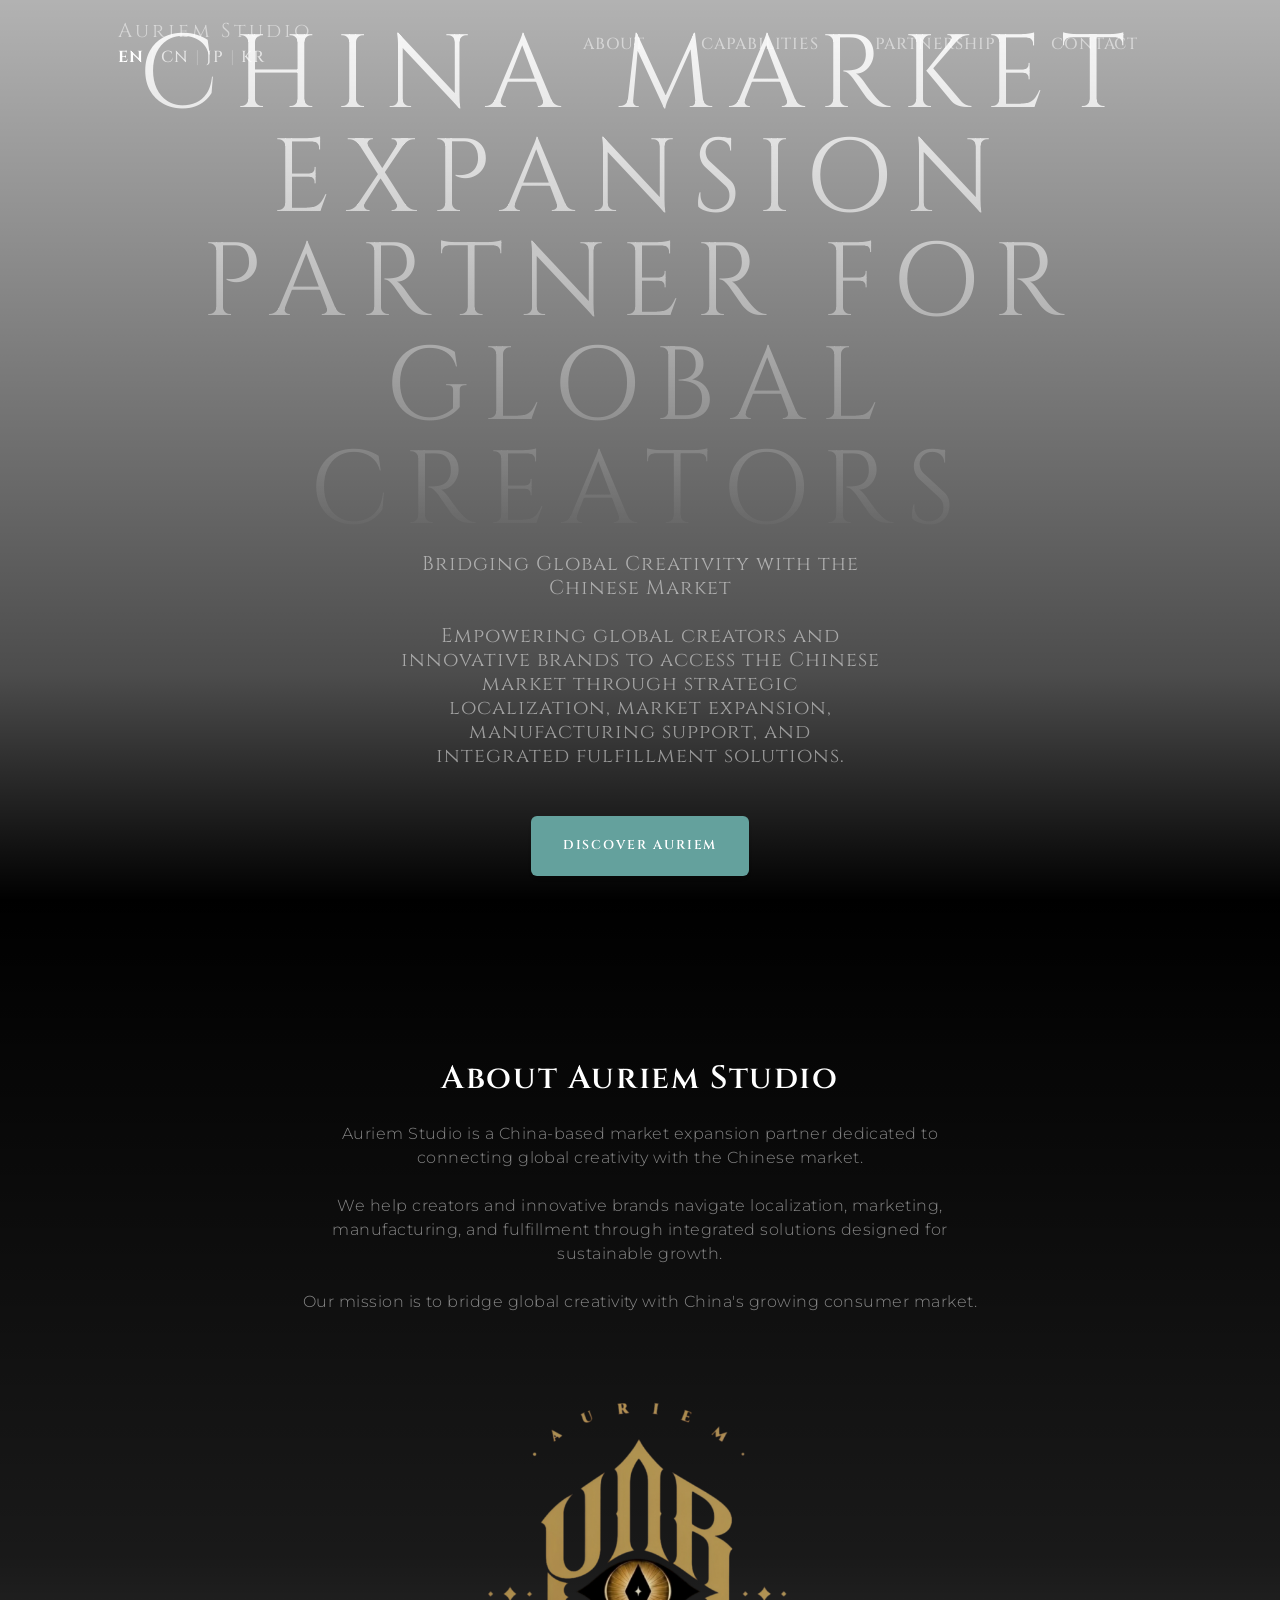
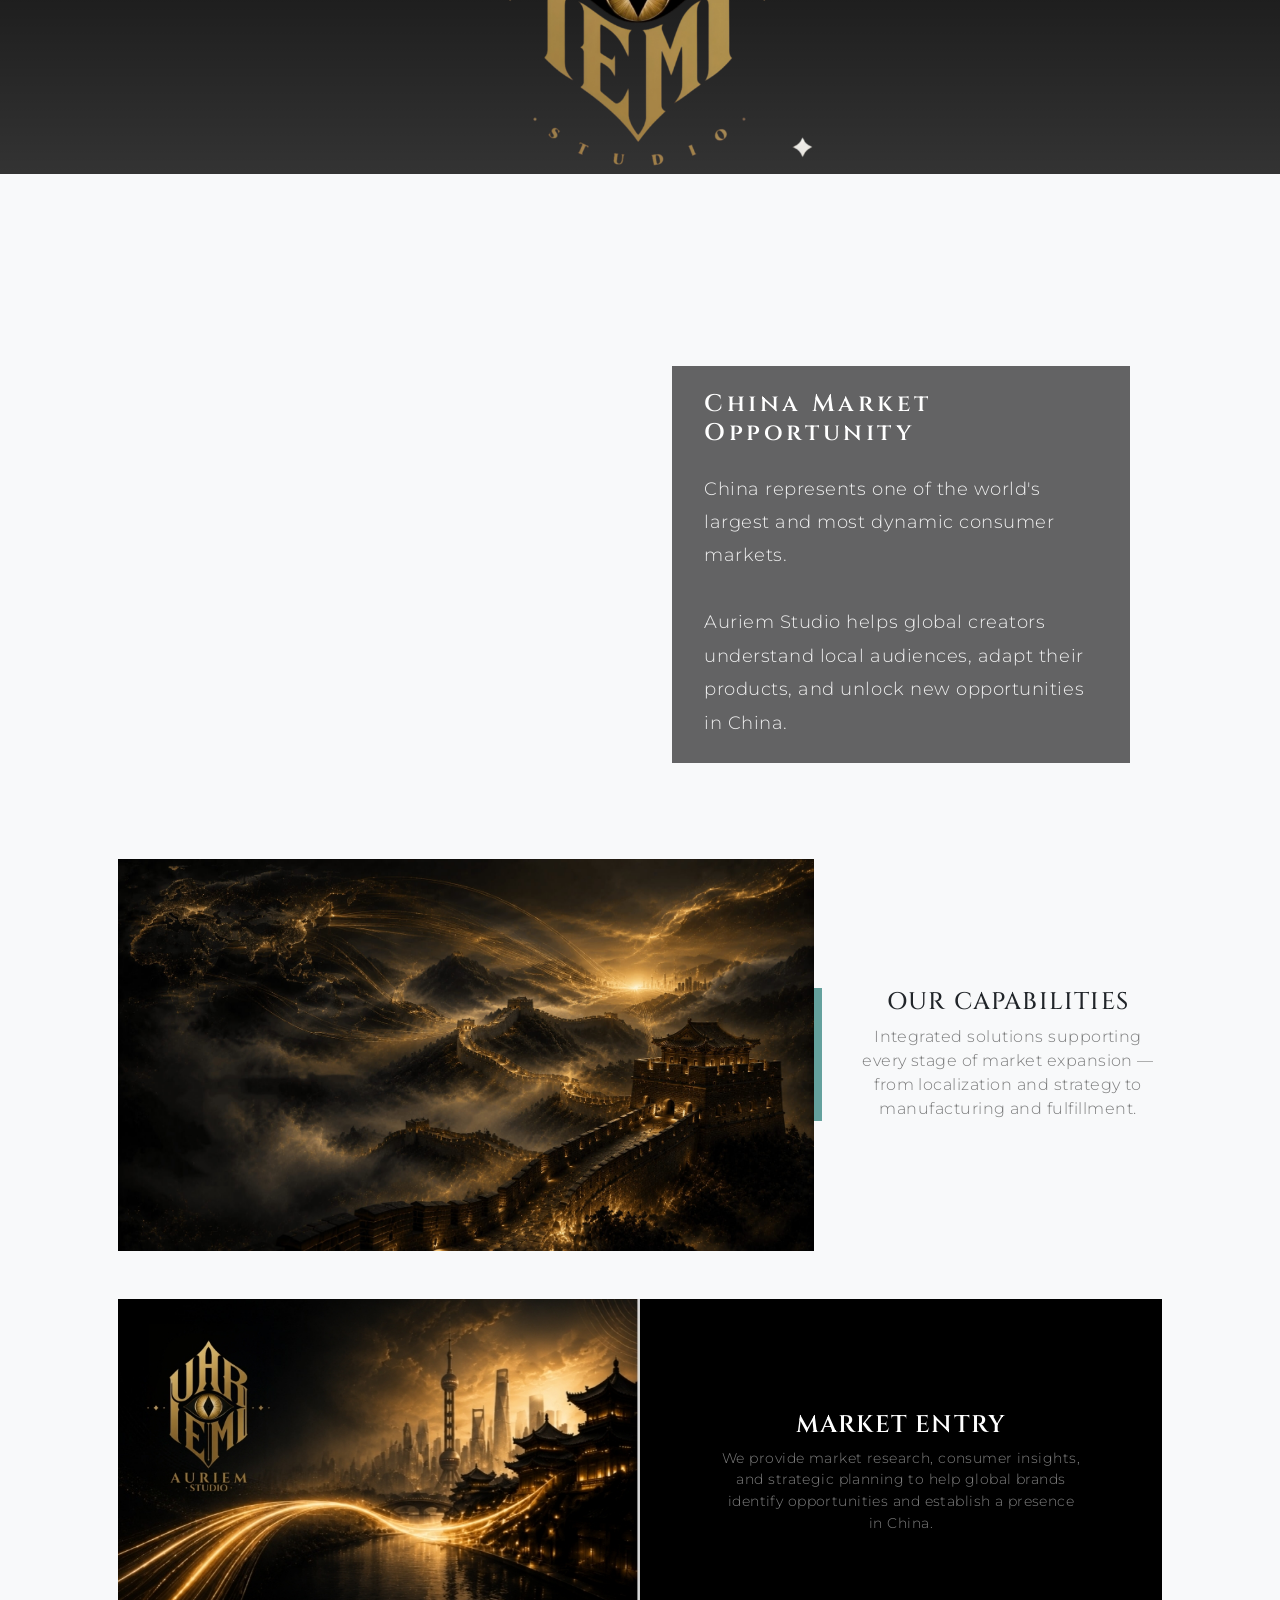
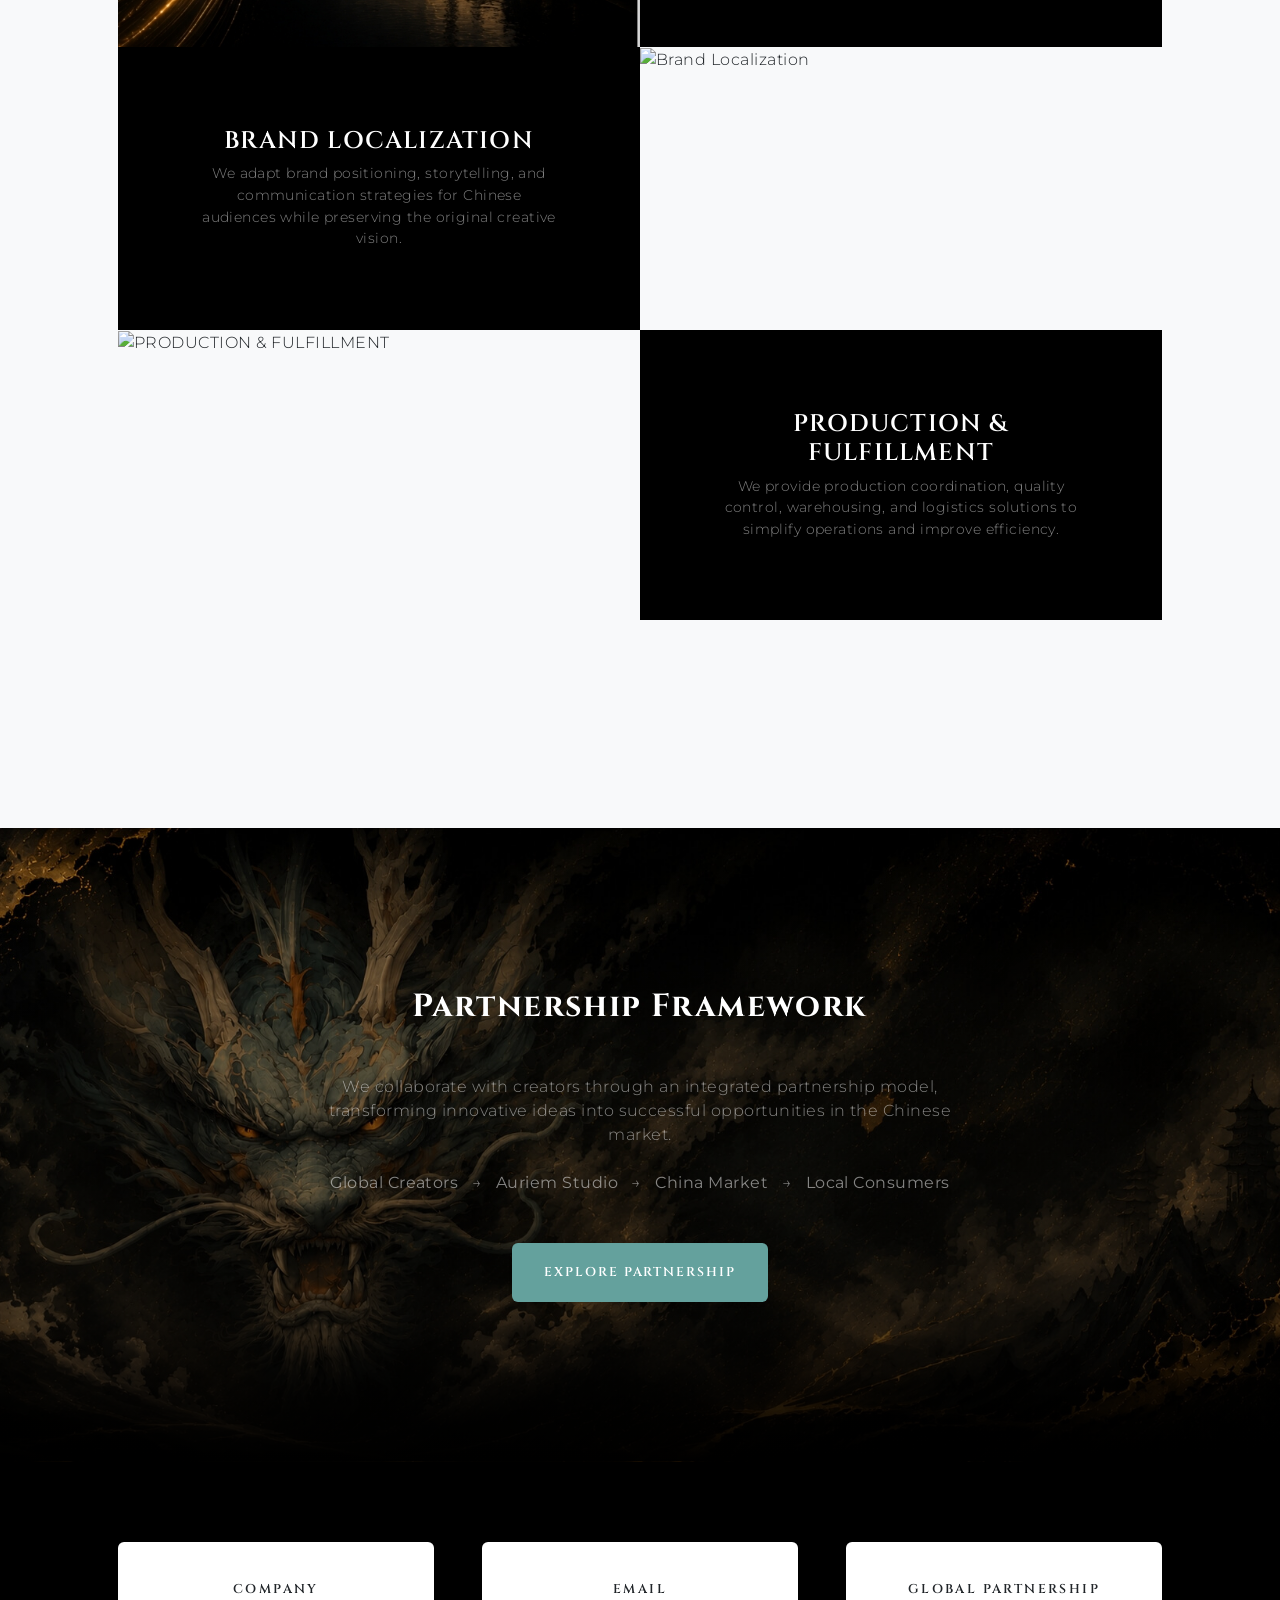
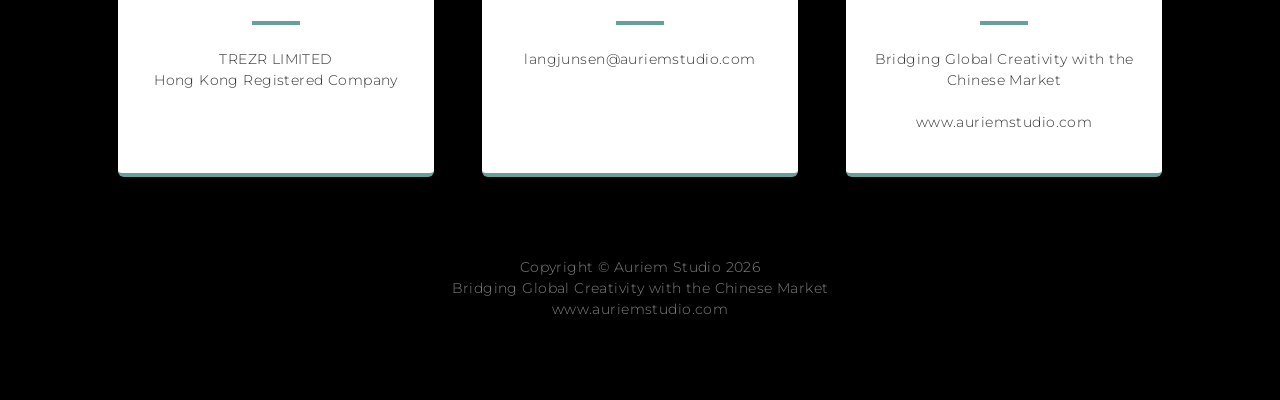
==== commit c8b53786: "Add files via upload" ====
--- a/index.html
+++ b/index.html
@@ -1,5 +1,10 @@
+<!DOCTYPE html>
+<html lang="en">
+
 <head>
+
 <meta charset="utf-8" />
+
 <meta name="viewport" content="width=device-width, initial-scale=1, shrink-to-fit=no" />
 
 <meta name="description" content="Auriem Studio helps global creators and innovative brands enter the Chinese market through localization, marketing strategy, fulfillment solutions, and market expansion partnerships." />
@@ -14,17 +19,18 @@
 
 <link rel="icon" type="image/x-icon" href="assets/favicon.ico" />
 
-<script type="application/ld+json">
-{
- "@context": "https://schema.org",
- "@type": "Organization",
- "name": "Auriem Studio",
- "url": "https://auriemstudio.com",
- "logo": "https://auriemstudio.com/assets/favicon.ico",
- "description": "China Market Expansion Partner for Global Creators",
- "email": "langjunsen@auriemstudio.com"
-}
-</script>
+
+<!-- Font Awesome -->
+<script src="https://use.fontawesome.com/releases/v6.3.0/js/all.js" crossorigin="anonymous"></script>
+
+
+<!-- Google Fonts -->
+<link href="https://fonts.googleapis.com/css2?family=Montserrat:wght@300;400;500;600;700&family=Cinzel:wght@400;500;600;700;800;900&display=swap" rel="stylesheet">
+
+
+<!-- CSS -->
+<link href="css/styles.css" rel="stylesheet" />
+
 
 </head>
 <body id="page-top">
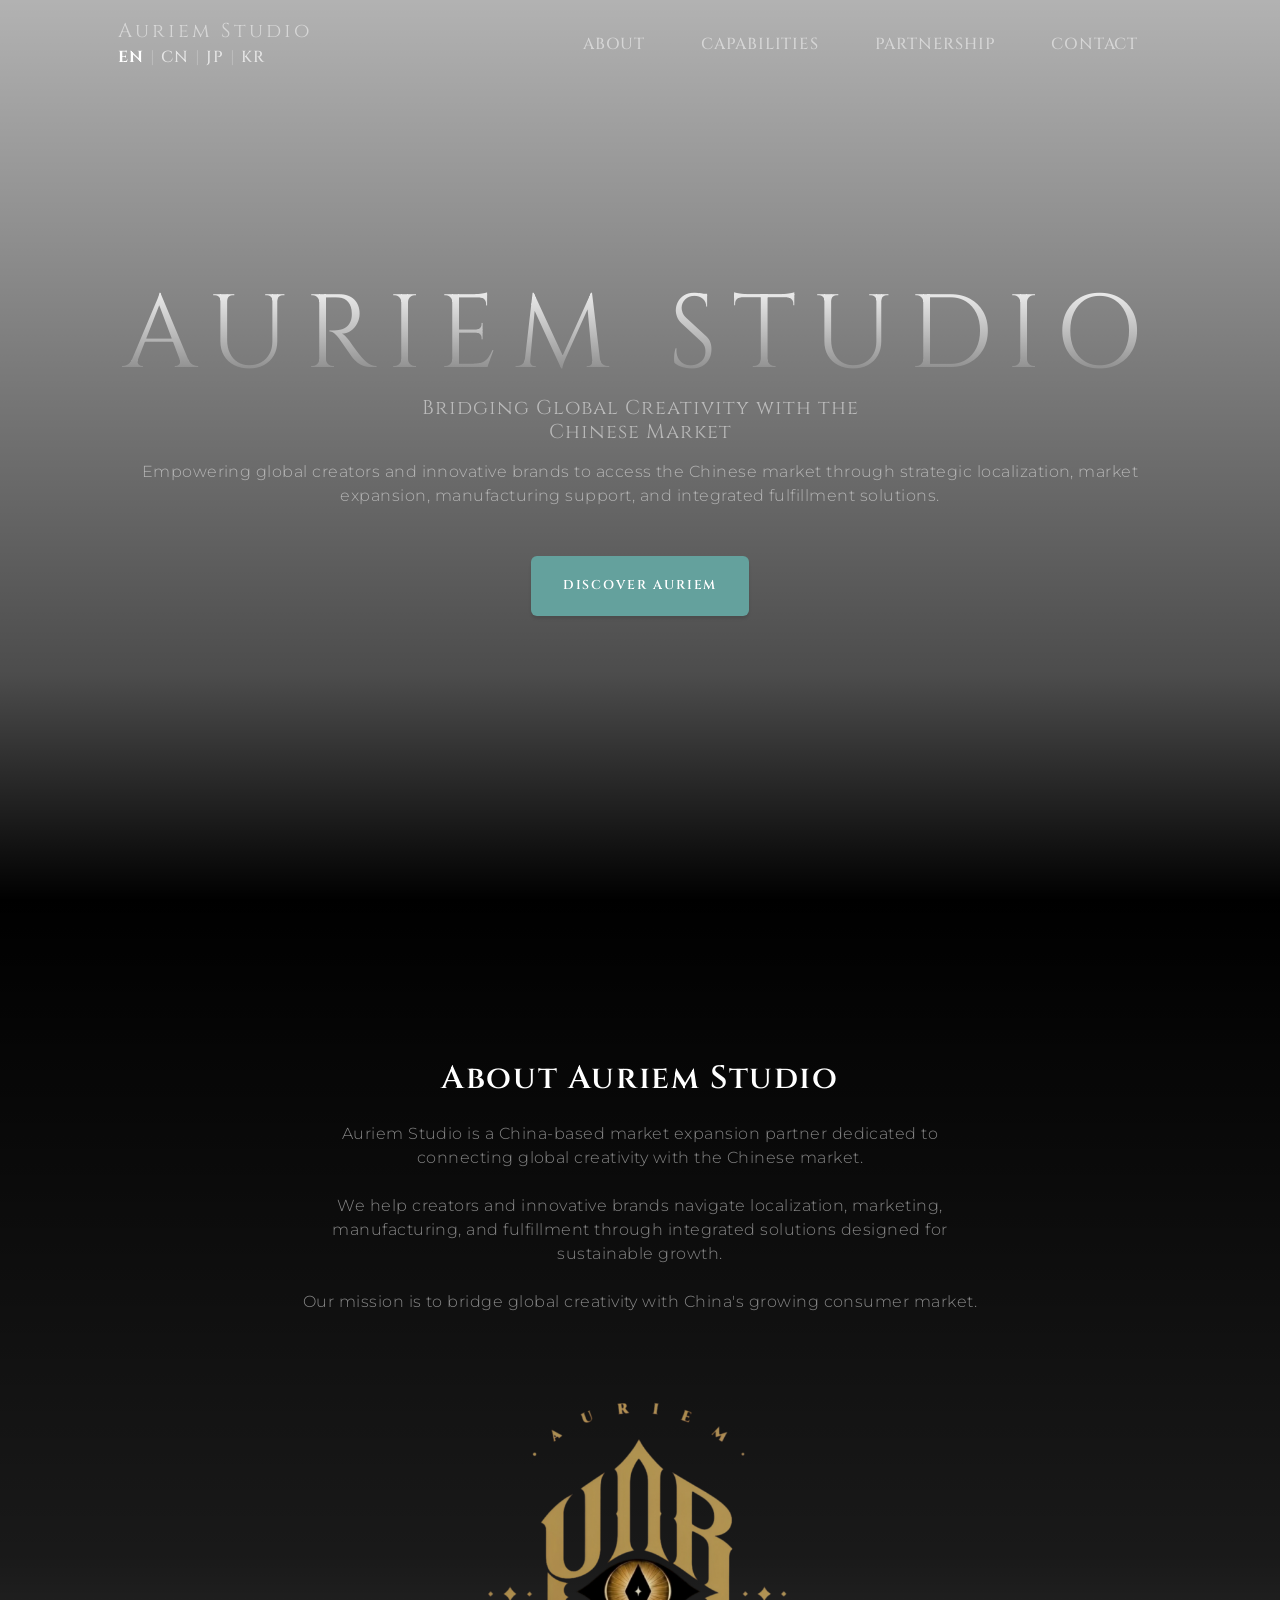
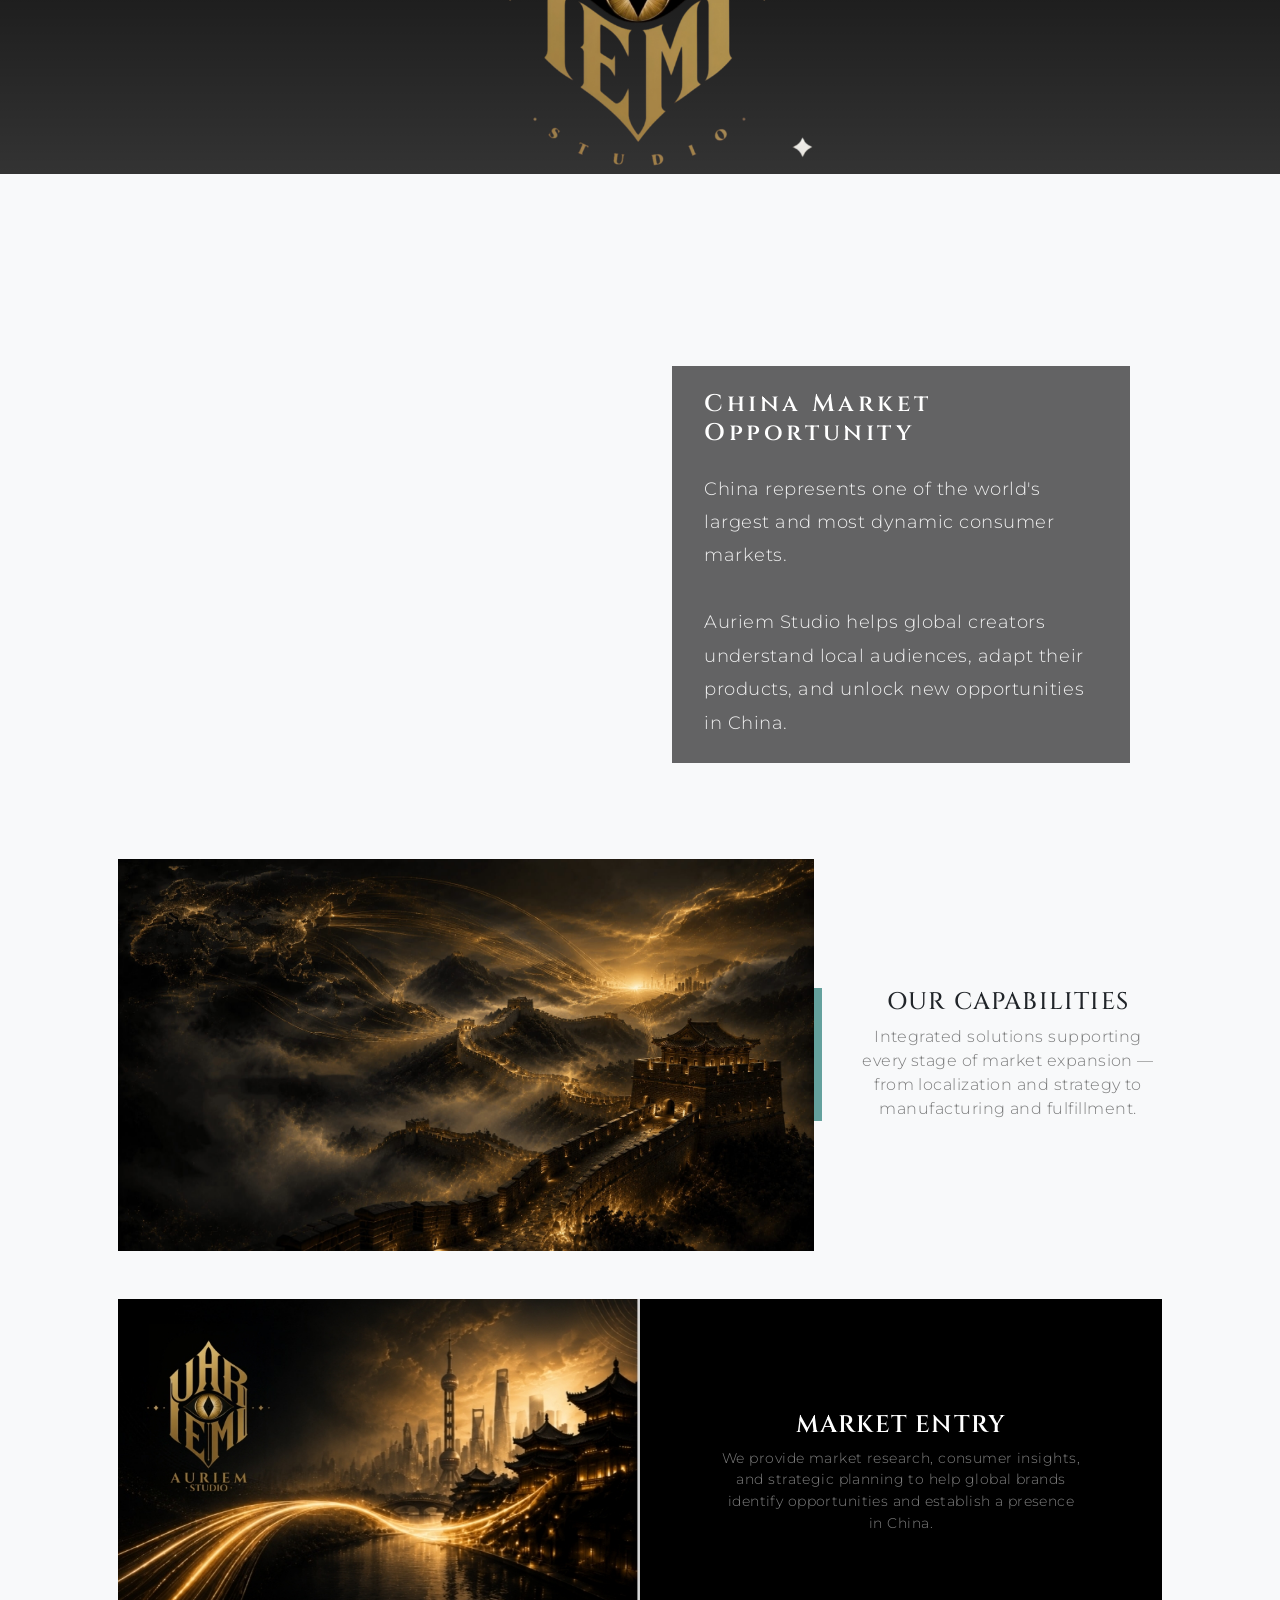
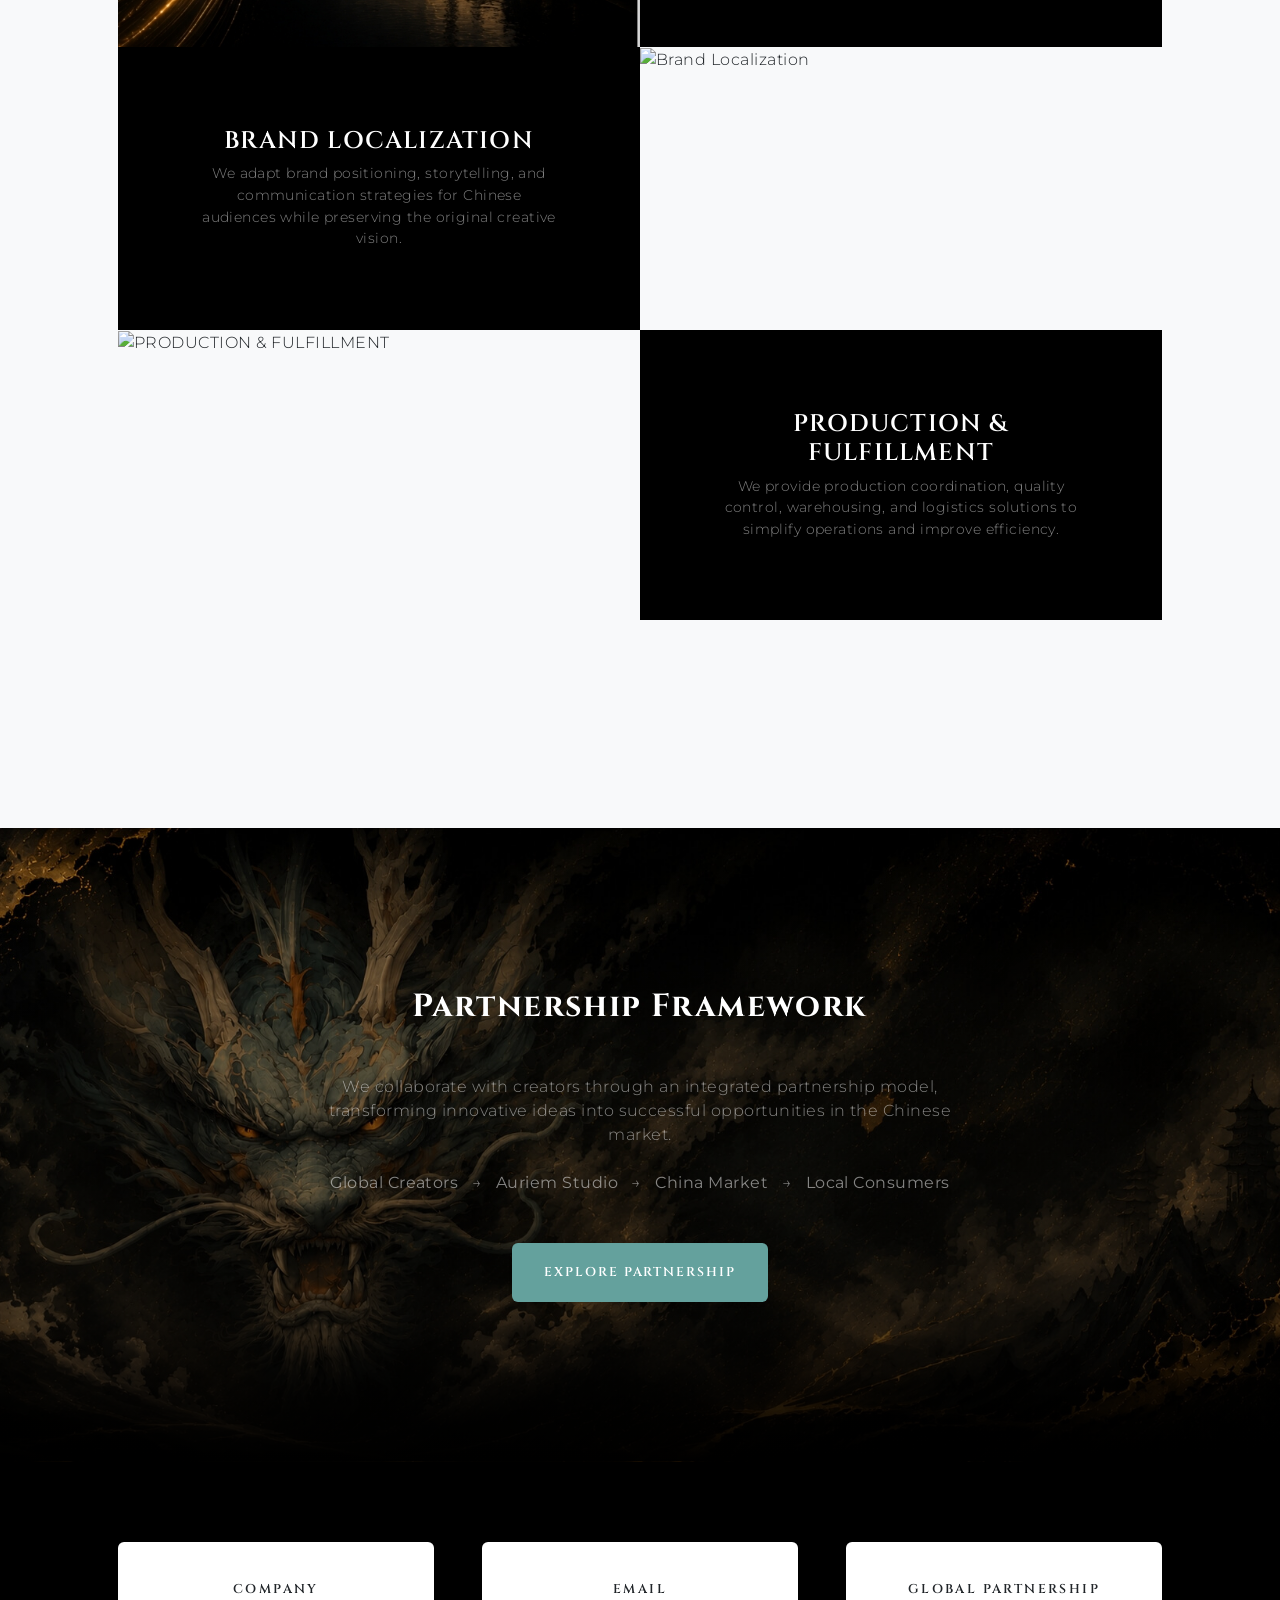
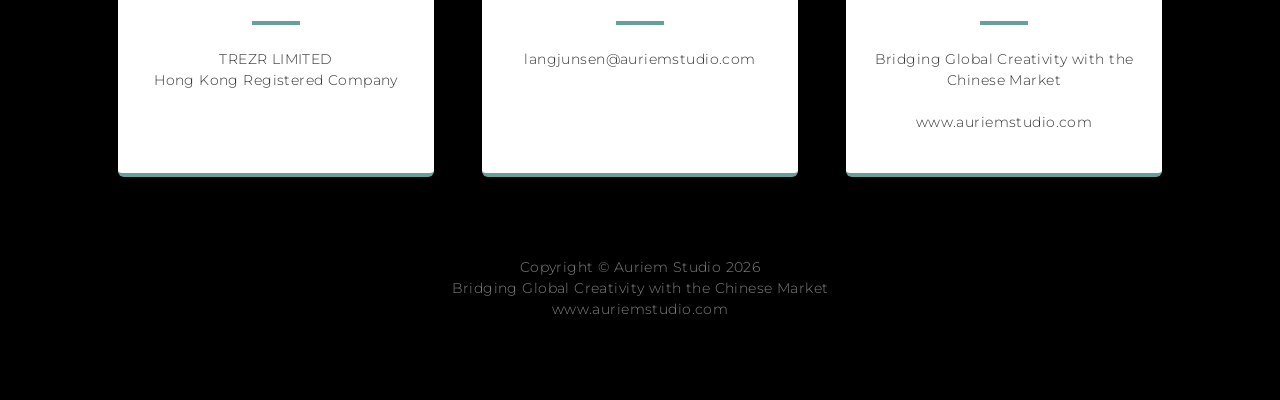
==== commit e09d1f67: "Add files via upload" ====
--- a/index.html
+++ b/index.html
@@ -69,20 +69,30 @@
 
     <!-- Masthead -->
     <header class="masthead">
-        <div class="container px-4 px-lg-5 d-flex h-100 align-items-center justify-content-center">
-            <div class="d-flex justify-content-center">
-                <div class="text-center">
-                    <h1 class="mx-auto my-0 text-uppercase">China Market Expansion Partner for Global Creators</h1>
-                    <h2 class="text-white-50 mx-auto mt-2 mb-5">
-                        Bridging Global Creativity with the Chinese Market
-                        <br><br>
-                        Empowering global creators and innovative brands to access the Chinese market through strategic localization, market expansion, manufacturing support, and integrated fulfillment solutions.
-                    </h2>
-                    <a class="btn btn-primary" href="#about">DISCOVER AURIEM</a>
-                </div>
-            </div>
-        </div>
-    </header>
+    <div class="container px-4 px-lg-5 d-flex h-100 align-items-center justify-content-center">
+        <div class="d-flex justify-content-center">
+            <div class="text-center">
+
+                <h1 class="mx-auto my-0 text-uppercase">
+                    Auriem Studio
+                </h1>
+
+                <h2 class="text-white-50 mx-auto mt-2 mb-3">
+                    Bridging Global Creativity with the Chinese Market
+                </h2>
+
+                <p class="text-white-50 mx-auto mb-5">
+                    Empowering global creators and innovative brands to access the Chinese market through strategic localization, market expansion, manufacturing support, and integrated fulfillment solutions.
+                </p>
+
+                <a class="btn btn-primary" href="#about">
+                    DISCOVER AURIEM
+                </a>
+
+            </div>
+        </div>
+    </div>
+</header>
 
     <!-- About Auriem Studio -->
     <section class="about-section text-center" id="about">
